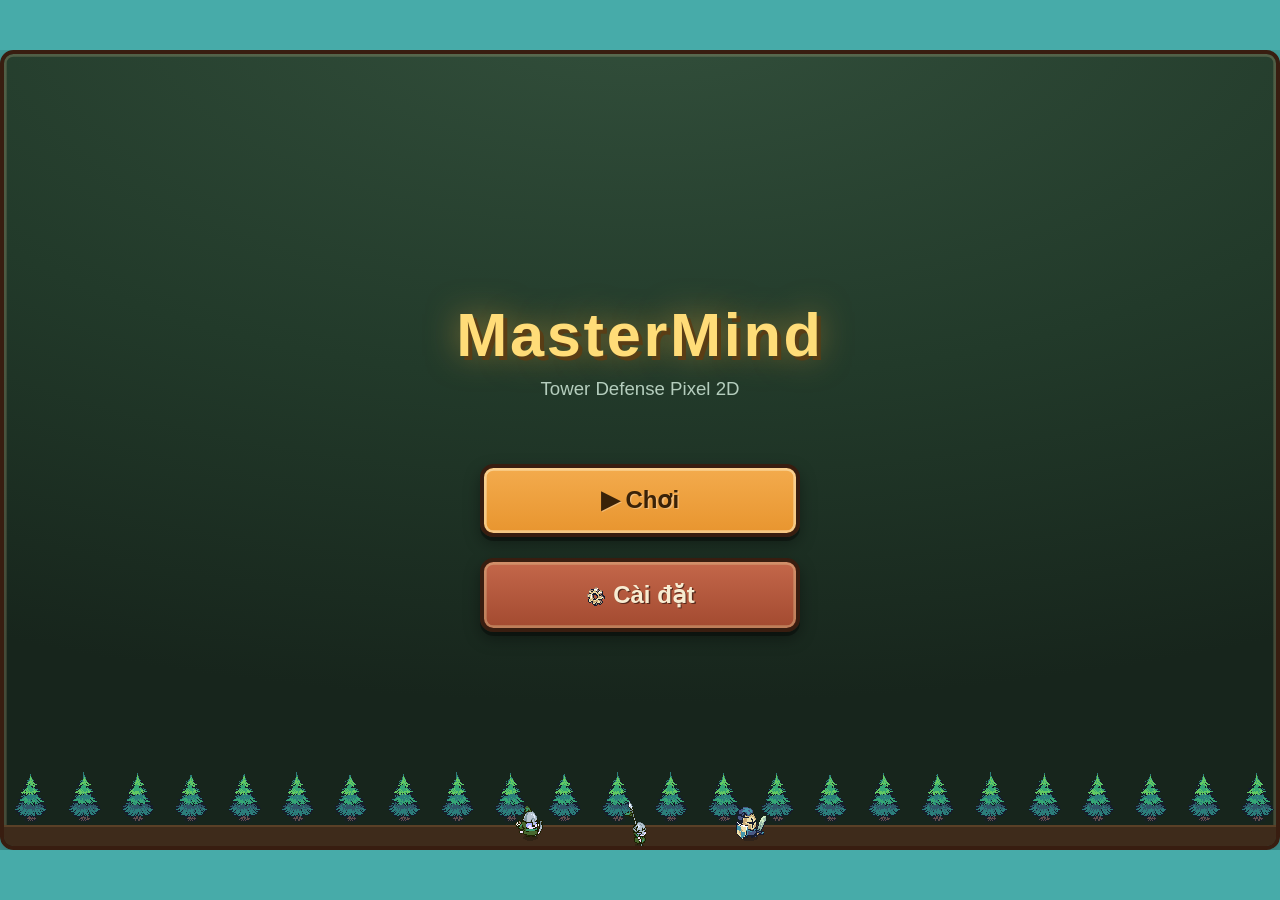
==== index.html @ dba653a9 "thuthanhgame" ====
<!DOCTYPE html>
<html lang="vi">
<head>
<meta charset="UTF-8">
<meta name="viewport" content="width=device-width, initial-scale=1.0">
<title>Thủ Thành — Tower Defense Pixel</title>
<link rel="stylesheet" href="css/style.css?v=8">
</head>
<body>
<!--
  #stage = khung phủ kín cửa sổ, chỉ canh giữa #app (không chia dải, không chiếm chỗ).
  #app = hệ toạ độ LOGIC 960x600 (canvas + toàn bộ HUD overlay bên trong), được `zoom`
  phóng lấp đầy cửa sổ thực tế (main.js:fitGameScale).
  HUD đặt absolute theo góc của #app; vì #app trải kín màn hình nên neo góc #app
  chính là neo góc màn hình, mà KHÔNG chiếm chỗ layout làm map co lại.
-->
<div id="stage">

<div id="app">

  <!-- Main Menu -->
  <div id="screen-menu" class="screen hidden">
    <div class="cloud-layer">
      <div class="cloud cloud-1"></div>
      <div class="cloud cloud-2"></div>
      <div class="cloud cloud-3"></div>
      <div class="cloud cloud-4"></div>
    </div>
    <!-- Dải diễu hành Menu chính — 3 hero diễu hành chân chạm đúng đường đất -->
    <div class="hero-parade">
      <div class="parade-ground-path"></div>
      <div class="parade-trees"></div>

      <!-- Đá, cừu, bụi cây cuộn lướt qua trên đường -->
      <div class="parade-decor-scroll">
        <div class="decor-item decor-rock1"></div>
        <div class="decor-item decor-sheep"></div>
        <div class="decor-item decor-rock2"></div>
        <div class="decor-item decor-bush"></div>
      </div>

      <!-- Đội hình 3 Hero chính (Cung thủ, Lính giáo, Khiên) chân chạm đất, căn giữa hoàn hảo -->
      <div class="parade-heroes">
        <div class="parade-hero parade-hero-archer"></div>
        <div class="parade-hero parade-hero-spear"></div>
        <div class="parade-hero parade-hero-tank"></div>
      </div>
    </div>
    <h1>MasterMind</h1>
    <div class="subtitle">Tower Defense Pixel 2D</div>
    <button class="menu-btn" id="btn-play">▶ Chơi</button>
    <button class="menu-btn secondary hidden" id="btn-mapeditor-menu">🛠️ Tự Làm Map</button>
    <button class="menu-btn secondary" id="btn-settings"><span class="icon-inline gear"></span> Cài đặt</button>
    <div id="settings-panel" class="hidden">
      <label><input type="checkbox" id="chk-mute"> Tắt âm thanh</label>
      <label><span class="icon-inline music"></span> Âm lượng <input type="range" id="rng-volume" min="0" max="1" step="0.05" value="0.6"></label>
      <label><input type="checkbox" id="chk-mute-music"> Tắt nhạc nền</label>
      <label><span class="icon-inline music"></span> Nhạc nền <input type="range" id="rng-music-volume" min="0" max="1" step="0.05" value="0.35"></label>
      <!-- Ẩn mặc định — chỉ hiện sau khi gõ "@@@" (xem menu.js), tránh người chơi
           thường vô tình bấm trúng cheat vàng vô hạn + mở hết map. -->
      <div id="dev-mode-row" class="hidden">
        <label><input type="checkbox" id="chk-devmode"> 🔓 Dev Mode (vàng vô hạn + mở hết map)</label>
      </div>
      <button class="menu-btn secondary btn-compact" id="btn-settings-close">Đóng</button>
    </div>
  </div>

  <!-- Level Select -->
  <div id="screen-levelselect" class="screen hidden">
    <div class="cloud-layer">
      <div class="cloud cloud-1"></div>
      <div class="cloud cloud-2"></div>
      <div class="cloud cloud-3"></div>
      <div class="cloud cloud-4"></div>
    </div>
    <div class="ground-decor ground-decor-left">
      <div class="gd-item gd-tree-tall"></div>
      <div class="gd-item gd-tree-round"></div>
      <div class="gd-item gd-rock"></div>
    </div>
    <div class="ground-decor ground-decor-right">
      <div class="gd-item gd-tree-tall"></div>
      <div class="gd-item gd-tree-round"></div>
      <div class="gd-item gd-sheep"></div>
      <div class="gd-item gd-rock"></div>
    </div>
    <button class="menu-btn secondary btn-compact" id="back-to-menu">← Menu</button>
    <button class="menu-btn secondary btn-compact hidden" id="btn-mapeditor-select">🛠️ Tự Làm Map</button>
    <h2>Chọn Màn Chơi</h2>
    <div id="level-list"></div>
  </div>

  <!-- Map Editor Screen -->
  <div id="screen-mapeditor" class="screen hidden">
    <div class="editor-toolbar">
      <div class="ed-group">
        <button class="menu-btn secondary btn-compact" id="btn-editor-back">← Thoát</button>
        <input type="text" id="ed-name" value="Bản Đồ Tự Tạo" placeholder="Tên Map..." class="ed-input">
      </div>
      <div class="ed-group">
        <label>Chủ đề:
          <select id="ed-theme" class="ed-select">
            <option value="spring">🌸 Mùa Xuân</option>
            <option value="summer">☀️ Mùa Hạ</option>
            <option value="autumn">🍂 Mùa Thu</option>
            <option value="winter">❄️ Mùa Đông</option>
            <option value="volcano">🌋 Núi Lửa</option>
          </select>
        </label>
        <label>Đợt quái:
          <select id="ed-waves" class="ed-select">
            <option value="6">6 Waves</option>
            <option value="8">8 Waves</option>
            <option value="10" selected>10 Waves</option>
            <option value="12">12 Waves</option>
            <option value="15">15 Waves</option>
            <option value="20">20 Waves</option>
          </select>
        </label>
        <label>Trùm:
          <select id="ed-boss" class="ed-select">
            <option value="bossSpring">🌸 Boss Xuân</option>
            <option value="bossSummer">☀️ Boss Hạ</option>
            <option value="bossAutumn">🍂 Boss Thu</option>
            <option value="bossWinter">❄️ Boss Đông</option>
          </select>
        </label>
      </div>
      <div class="ed-group">
        <button class="ed-tool-btn active" id="tool-path1">🛤️ Đường 1</button>
        <button class="ed-tool-btn" id="tool-path2">🛤️ Đường 2</button>
        <button class="ed-tool-btn" id="tool-tree">🌲 Cây</button>
        <button class="ed-tool-btn" id="tool-rock">🪨 Đá</button>
        <button class="ed-tool-btn" id="tool-house">🏚️ Nhà</button>
        <button class="ed-tool-btn danger" id="tool-erase">🧹 Xóa</button>
      </div>
      <div class="ed-group">
        <button class="menu-btn secondary btn-compact" id="btn-undo-p1">↩️ Lùi Đ1</button>
        <button class="menu-btn secondary btn-compact" id="btn-undo-p2">↩️ Lùi Đ2</button>
        <button class="menu-btn secondary btn-compact danger" id="btn-editor-clear">🗑️ Xóa Sạch</button>
        <button class="menu-btn secondary btn-compact" id="btn-editor-save">💾 Lưu</button>
        <button class="menu-btn primary btn-compact" id="btn-editor-play">▶️ Chơi Thử</button>
      </div>
    </div>
    <div class="editor-canvas-wrap">
      <canvas id="editorCanvas" width="960" height="600"></canvas>
    </div>
  </div>

  <!-- Hero Select — hiện sau khi chọn map, trước khi vào trận -->
  <div id="screen-heroselect" class="screen hidden">
    <div class="cloud-layer">
      <div class="cloud cloud-1"></div>
      <div class="cloud cloud-2"></div>
      <div class="cloud cloud-3"></div>
      <div class="cloud cloud-4"></div>
    </div>
    <button class="menu-btn secondary btn-compact" id="back-to-levelselect">← Chọn Màn</button>
    <h2>Chọn Tướng</h2>
    <div id="hero-list"></div>
  </div>

  <!-- Game — chỉ còn canvas + các lớp BẮT BUỘC phải nằm đúng hệ toạ độ map
       (panel tháp theo ngữ cảnh, banner đang-đặt-tháp, overlay pause/kết quả). -->
  <div id="game-container" class="hidden">
    <canvas id="gameCanvas" width="960" height="600"></canvas>

    <!-- Toàn bộ HUD là lớp OVERLAY tuyệt đối đè lên canvas (position:absolute, neo
         theo góc), KHÔNG phải phần tử anh em chiếm chỗ layout — nếu xếp sibling thì
         map bị đẩy co lại đúng bằng chỗ UI chiếm (lỗi của bản trước). -->
    <!-- Dải tài nguyên góc trên trái: icon + nhãn vàng in hoa + số trắng, ngăn nhau
         bằng vạch dọc mảnh — theo đúng bố cục dải Gỗ/Vàng/Thịt/Dân số của ảnh mẫu. -->
    <div id="hud-top" class="ui-frame">
      <div class="res">
        <span class="res-ico coin"></span>
        <span class="res-txt"><span class="res-label">VÀNG</span><span class="res-val" id="hud-gold">0</span></span>
      </div>
      <span class="res-div"></span>
      <div class="res">
        <span class="res-ico heart">❤</span>
        <span class="res-txt"><span class="res-label">MẠNG</span><span class="res-val" id="hud-lives">0</span></span>
      </div>
      <span class="res-div"></span>
      <div class="res">
        <span class="res-ico wave">🌊</span>
        <span class="res-txt"><span class="res-label">ĐỢT</span><span class="res-val" id="hud-wave">0/0</span></span>
      </div>
    </div>

    <!-- Banner giữa trên: tên màn (nhãn nhỏ) + trạng thái hiện tại (chữ lớn) + dòng
         phụ đếm quái còn lại — tách khỏi dải tài nguyên như ảnh mẫu. -->
    <div id="hud-banner" class="ui-frame">
      <div class="banner-sub" id="hud-map-name">—</div>
      <div class="banner-main" id="hud-status">Chuẩn bị</div>
      <div class="banner-note" id="hud-enemies">Địch còn lại: 0</div>
    </div>

    <div id="hud-controls" class="ui-frame">
      <div class="ctl-btn" id="btn-pause" title="Tạm dừng">⏸</div>
      <span class="ctl-div"></span>
      <div id="speed-cluster">
        <div id="speed-group"></div>
        <div class="ctl-btn seg" id="btn-spawn-mode" title="Chế độ ra quân: Rải theo nhịp — bấm để đổi">⏩</div>
      </div>
      <span class="ctl-div"></span>
      <div class="ctl-btn danger" id="btn-menu-exit" title="Về Menu">✕</div>
    </div>

    <div id="build-menu"></div>

    <div id="skills-panel"></div>

    <div id="tower-hover-bar" class="hidden"></div>

    <div id="tower-panel" class="hidden"></div>

    <!-- Bảng so sánh nhanh 2 nhánh Lv.4 (A/B) — chỉ hiện đúng lúc tháp tới mốc chọn
         nhánh, vì thanh nổi #tower-panel lúc đó chỉ có 2 nút bé tí không đủ chỗ mô tả. -->
    <div id="branch-info-panel" class="hidden"></div>

    <div id="armed-banner" class="hidden"></div>

    <div id="overlay-pause" class="hidden">
      <h2>⏸ TẠM DỪNG</h2>
      <button class="menu-btn" id="btn-resume">Tiếp tục</button>
      <button class="menu-btn secondary" id="btn-restart">Chơi lại màn này</button>
      <button class="menu-btn secondary" id="btn-quit">Về Menu</button>
    </div>

    <div id="overlay-result" class="hidden">
      <h2 id="result-title">CHIẾN THẮNG</h2>
      <div class="stars-big" id="result-stars">★★★</div>
      <p id="result-desc"></p>
      <div class="row">
        <button class="menu-btn" id="btn-result-next">Màn tiếp theo</button>
        <button class="menu-btn secondary" id="btn-result-retry">Chơi lại</button>
        <button class="menu-btn secondary" id="btn-result-menu">Về Level Select</button>
      </div>
    </div>
  </div>

</div><!-- /#app -->

</div><!-- /#stage -->

<!-- Loading: NẰM NGOÀI #stage/#app cố tình — #app là hộp logic 960x600 bị zoom
     rồi #stage canh giữa (letterbox khi tỉ lệ cửa sổ lệch 16:10), nên đặt loading
     bên trong đó sẽ không phủ hết màn hình, lộ viền màu biển 2 bên. Đặt ở đây,
     position:fixed phủ thẳng lên toàn bộ viewport, không phụ thuộc --game-scale. -->
<div id="loading-screen">
  <h2>MASTERMIND</h2>
  <div id="loading-bar-wrap">
    <div id="loading-char"></div>
    <div id="loading-bar-outer"><div id="loading-bar-inner"></div></div>
  </div>
  <p id="loading-text">Đang tải tài nguyên...</p>
</div>

<script src="js/config.js"></script>
<script src="js/assets.js"></script>
<script src="js/util/spritefx.js"></script>
<script src="js/systems/devmode.js"></script>
<script src="js/systems/damage.js"></script>
<script src="js/systems/economy.js"></script>
<script src="js/systems/wave.js"></script>
<script src="js/systems/skills.js"></script>
<script src="js/systems/save.js"></script>
<script src="js/entities/projectile.js"></script>
<script src="js/entities/enemy.js"></script>
<script src="js/entities/soldier.js"></script>
<script src="js/entities/tower.js"></script>
<script src="js/entities/hero.js"></script>
<script src="js/map.js"></script>
<script src="js/ui/damageText.js"></script>
<script src="js/ui/menu.js"></script>
<script src="js/ui/heroselect.js"></script>
<script src="js/ui/hud.js"></script>
<script src="js/ui/mapeditor.js"></script>
<script src="js/main.js"></script>
</body>
</html>
---- css/style.css ----
@font-face {
  font-family: 'Kenney';
  src: local('Segoe UI');
}

/* ============================================================
   BẢNG MÀU / KHUNG UI — dựng theo ảnh mẫu tham chiếu:
   mọi khung đều là "viền ngoài nâu đậm + đường kem mảnh bên trong + nền gỗ gradient",
   bo góc ~10px, nhãn vàng in hoa cỡ nhỏ, số/chữ chính màu kem, nút đang chọn tô CAM.
   Trước đây mỗi cụm một phong cách (9-slice gỗ, nút tròn bóng, hộp đen bo tròn) nên
   nhìn như 2-3 ngôn ngữ thiết kế trên cùng màn hình.
   ============================================================ */
:root {
  --sea:          #3f8fa3;
  --wood-top:     #8a4d2e;
  --wood-bot:     #63341f;
  --frame-line:   #381d10;   /* viền ngoài đậm */
  --frame-inner:  #e3cb9a;   /* đường kem mảnh bên trong */
  --parchment:    #f0e4c6;
  --ink:          #4a3520;
  --text-cream:   #f7ecd2;
  --text-gold:    #f2c368;
  --accent:       #e8952f;   /* trạng thái đang chọn */
  --btn-face:     #5f93a5;
  --btn-face-hi:  #74a9ba;
}

/* Khung dùng chung cho MỌI cụm UI trong trận */
.ui-frame {
  background: linear-gradient(180deg, var(--wood-top) 0%, var(--wood-bot) 100%);
  border: 3px solid var(--frame-line);
  border-radius: 10px;
  box-shadow: inset 0 0 0 2px rgba(227, 203, 154, 0.5),
              0 3px 0 rgba(0, 0, 0, 0.35),
              0 5px 12px rgba(0, 0, 0, 0.35);
  color: var(--text-cream);
}
/* Biến thể giấy da (panel thông tin/nhiệm vụ trong ảnh mẫu) */
.ui-frame.parchment {
  background: linear-gradient(180deg, #f6ecd2 0%, var(--parchment) 100%);
  color: var(--ink);
  box-shadow: inset 0 0 0 2px rgba(122, 85, 46, 0.35),
              0 3px 0 rgba(0, 0, 0, 0.3),
              0 5px 12px rgba(0, 0, 0, 0.3);
}

* { box-sizing: border-box; }

html, body {
  margin: 0; padding: 0;
  /* Nền lớp NGOÀI CÙNG cũng là màu biển (không phải navy tối như trước): #stage đã phủ
     kín viewport, nhưng nếu có lệch vài pixel do làm tròn/subpixel/thanh cuộn thì phần
     hở sẽ lộ nền của lớp này — để trùng màu nước thì dù hở cũng không thấy dải màu lạ. */
  background: var(--sea);
  color: #f2e9d8;
  font-family: 'Trebuchet MS', 'Segoe UI', sans-serif;
  overflow: hidden;
  height: 100%;
  -webkit-user-select: none; user-select: none;
}
/* ---------------- Khung tổng ----------------
   #stage chỉ làm nhiệm vụ canh giữa #app, KHÔNG chia dải/không chiếm chỗ layout.
   Toàn bộ HUD nằm bên trong #app dưới dạng overlay tuyệt đối (position:absolute) đè
   lên canvas — trước đây xếp HUD thành phần tử anh em trong flex khiến map bị đẩy co
   lại đúng bằng phần UI chiếm, bỏ phí gần 2/3 màn hình thành nền đen. */
body { display: block; }

#stage {
  position: fixed; inset: 0;
  display: flex; align-items: center; justify-content: center;
  overflow: hidden;
  /* BIỂN LIỀN MẠCH: lát ĐÚNG texture nước mà map dùng bên trong canvas (waterBg), KHÔNG
     phủ lớp tối lên trên — nhờ vậy nước ngoài khung nối liền với nước trong khung, đảo
     cỏ nổi giữa biển đúng như ảnh mẫu, không còn mảng đơn sắc chết ở bất kỳ đâu.
     Kích thước ô lát được main.js đồng bộ theo --game-scale (ô gốc 64px) để 2 bên
     không lệch cỡ vảy nước. */
  background-color: var(--sea);
  background-image: url('../assets/tiles/water_bg.png');
  background-repeat: repeat;
  background-size: var(--water-tile, 64px) var(--water-tile, 64px);
  image-rendering: pixelated;
}

/* Kích thước LOGIC vẫn 960x600 (canvas + toàn bộ toạ độ game không đổi) — phóng to
   phần HIỂN THỊ bằng zoom (tính theo cửa sổ thực tế ở main.js:fitGameScale) thay vì
   để cố định nhỏ giữa trang web lớn hơn nhiều. Dùng `zoom` thay vì `transform:
   scale` vì zoom co giãn ngay ở bước layout nên flex canh giữa luôn đúng theo kích
   thước ĐÃ phóng to, không bị lệch tâm như transform (vốn chỉ scale phần vẽ sau
   layout, khiến toạ độ căn giữa tính theo kích thước CHƯA phóng to).
   Vì HUD nằm TRONG #app nên zoom phóng cả map lẫn HUD cùng lúc → hệ toạ độ logic
   960x600 giờ trải kín màn hình, tức neo HUD ở góc 960x600 chính là neo ở góc màn hình. */
#app {
  position: relative;
  flex: 0 0 auto;
  width: 960px;
  height: 600px;
  background: transparent;
  overflow: hidden;
  zoom: var(--game-scale, 1);
}

.screen {
  position: absolute; inset: 0;
  z-index: 0;
  display: flex; flex-direction: column; align-items: center; justify-content: center;
  /* Tông màu nền rừng đêm mượt mà */
  background: radial-gradient(120% 90% at 50% -8%, #33503c 0%, #223a2a 55%, #17251c 100%);
  overflow: hidden;
}
/* Mây động: nhiều cụm mây riêng biệt (kích thước/độ cao/tốc độ khác nhau), mỗi cụm
   dùng 1 frame tĩnh (không đổi frame to/nhỏ — 4 frame gốc trong assets vốn là hiệu ứng
   "breathing" của 1 đám mây trong aseprite, không phải hình mây khác nhau) và trôi
   ngang liên tục, so le thời điểm để trông như nhiều đám mây lần lượt bay qua. */
.cloud-layer {
  position: absolute; inset: 0;
  z-index: -1;
  overflow: hidden;
  pointer-events: none;
}
.cloud {
  position: absolute; left: 100%;
  background-repeat: no-repeat; background-size: contain; background-position: center;
  animation-name: cloudDrift; animation-timing-function: linear; animation-iteration-count: infinite;
}
.cloud-1 { top: 3%;  width: 300px; height: 134px; background-image: url('../assets/decorations/cloud_a1.png'); animation-duration: 46s; animation-delay: -6s; }
.cloud-2 { top: 24%; width: 190px; height: 84px;  background-image: url('../assets/decorations/cloud_b1.png'); animation-duration: 60s; animation-delay: -32s; --cloud-opacity: 0.85; }
.cloud-3 { top: 11%; width: 230px; height: 102px; background-image: url('../assets/decorations/cloud_a1.png'); animation-duration: 37s; animation-delay: -18s; --cloud-opacity: 0.7; }
.cloud-4 { top: 33%; width: 160px; height: 70px;  background-image: url('../assets/decorations/cloud_b1.png'); animation-duration: 70s; animation-delay: -50s; --cloud-opacity: 0.6; }
@keyframes cloudDrift {
  0%   { transform: translateX(0px); opacity: 0; }
  6%   { opacity: var(--cloud-opacity, 1); }
  94%  { opacity: var(--cloud-opacity, 1); }
  100% { transform: translateX(-1280px); opacity: 0; }
}
.hidden { display: none !important; }

/* Tiểu cảnh góc màn (Menu/Chọn Màn) — tái dùng NGUYÊN sprite sheet vốn đã tải cho
   map (tree1/sheep_idle/rock1, xem assets.js) nên không tốn thêm tài nguyên, chỉ để
   góc màn có sức sống thay vì mảng gradient trống. Neo GÓC dưới màn (không phải dải
   ngang trải hết) để không bao giờ đụng cụm nút/danh sách luôn nằm giữa hoặc trên.
   Mặc định neo trái; `.ground-decor-right` neo phải cho màn khác đỡ trùng bố cục. */
.ground-decor {
  position: absolute; left: 10px; bottom: 0;
  z-index: 0; pointer-events: none;
  width: 220px; height: 130px;
}
.ground-decor-left { left: 10px; right: auto; }
.ground-decor-right { left: auto; right: 10px; }

.gd-item { position: absolute; bottom: 0; image-rendering: pixelated; background-repeat: no-repeat; }

/* Cây cao đung đưa (tree1.png — 8 khung 192x256, tỷ lệ 3:4) */
.gd-tree-tall {
  width: 84px; height: 112px;
  background-image: url('../assets/decorations/tree1.png');
  background-size: 800% 100%; /* 8 khung */
  animation: gdTreeSway 2.4s steps(7) infinite;
  filter: drop-shadow(2px 3px 2px rgba(0,0,0,0.35));
}

/* Cây tròn đung đưa (tree3.png — 8 khung 192x192, tỷ lệ 1:1) */
.gd-tree-round {
  width: 72px; height: 72px;
  background-image: url('../assets/decorations/tree3.png');
  background-size: 800% 100%; /* 8 khung */
  animation: gdTreeSway 2.8s steps(7) infinite;
  animation-delay: -0.9s;
  filter: drop-shadow(2px 3px 2px rgba(0,0,0,0.35));
}

@keyframes gdTreeSway {
  from { background-position-x: 0%; }
  to { background-position-x: 100%; }
}

/* Định vị các phần tử bên trái */
.ground-decor-left .gd-tree-tall { left: 5px; bottom: 4px; }
.ground-decor-left .gd-tree-round { left: 72px; bottom: 4px; }
.ground-decor-left .gd-rock { left: 135px; bottom: 4px; width: 32px; height: 32px; background-image: url('../assets/decorations/rock1.png'); background-size: contain; }

/* Định vị các phần tử bên phải */
.ground-decor-right .gd-tree-tall { right: 5px; bottom: 4px; }
.ground-decor-right .gd-tree-round { right: 74px; bottom: 4px; }
.ground-decor-right .gd-sheep {
  right: 140px; bottom: 4px; width: 44px; height: 44px;
  background-image: url('../assets/decorations/sheep_idle.png');
  background-size: 600% 100%;
  animation: gdSheepIdle 1.8s steps(5) infinite;
  filter: drop-shadow(1px 2px 1px rgba(0,0,0,0.3));
}
.ground-decor-right .gd-rock { right: 180px; bottom: 4px; width: 32px; height: 32px; background-image: url('../assets/decorations/rock2.png'); background-size: contain; }

@keyframes gdSheepIdle { from { background-position-x: 0%; } to { background-position-x: 100%; } }

/* Dải diễu hành Menu chính — 3 hero diễu hành xuyên suốt 4 Mùa (Xuân, Hạ, Thu, Đông) */
.hero-parade {
  position: absolute; left: 0; right: 0; bottom: 0; height: 86px;
  z-index: 1; overflow: hidden; pointer-events: none;
}

/* Nền đường đất — tự động chuyển tông màu theo 4 Mùa */
.parade-ground-path {
  position: absolute; left: 0; right: 0; bottom: 0; height: 16px;
  background: #3e2b1b;
  border-top: 2px solid #5a4027;
  z-index: 2;
  animation: seasonGround 32s ease-in-out infinite;
}

/* Cây chạy nền — cuộn ngang & chuyển sắc màu theo 4 Mùa (Anh Đào Xuân -> Xanh Hạ -> Lá Cam Thu -> Tuyết Đông) */
.parade-trees {
  position: absolute; left: 0; bottom: 14px; width: 100%; height: 52px;
  background-image: url('../assets/decorations/tree1.png');
  background-repeat: repeat-x; background-size: 320px 100%;
  animation: paradeTreeScroll 14s linear infinite, seasonTrees 32s ease-in-out infinite;
  z-index: 3; opacity: 0.95;
}
@keyframes paradeTreeScroll {
  from { background-position-x: 0px; }
  to   { background-position-x: -320px; }
}

/* Chu kỳ 4 Mùa chuyển sắc huyền ảo (Spring -> Summer -> Autumn -> Winter) */
@keyframes seasonTrees {
  /* 🌸 Mùa Xuân (0% - 20%): Rừng Hoa Anh Đào hồng thắm */
  0%, 20% {
    filter: hue-rotate(-45deg) saturate(1.35) brightness(1.1);
  }
  /* ☀️ Mùa Hạ (25% - 45%): Rừng Xanh rực rỡ tươi mát */
  25%, 45% {
    filter: hue-rotate(0deg) saturate(1.15) brightness(1);
  }
  /* 🍂 Mùa Thu (50% - 70%): Rừng Lá Vàng/Cam cháy lãng mạn */
  50%, 70% {
    filter: hue-rotate(-80deg) saturate(1.75) brightness(1.08);
  }
  /* ❄️ Mùa Đông (75% - 95%): Rừng Tuyết Phủ trắng băng giá */
  75%, 95% {
    filter: hue-rotate(135deg) saturate(0.35) brightness(1.4) contrast(1.1);
  }
  100% {
    filter: hue-rotate(-45deg) saturate(1.35) brightness(1.1);
  }
}

@keyframes seasonGround {
  0%, 20%  { background: #3d2d1e; border-top-color: #5d8e48; } /* Xuân */
  25%, 45% { background: #3e2b1b; border-top-color: #486e38; } /* Hạ */
  50%, 70% { background: #4a2d18; border-top-color: #9c6028; } /* Thu */
  75%, 95% { background: #3a4750; border-top-color: #a5b9c6; } /* Đông */
  100%     { background: #3d2d1e; border-top-color: #5d8e48; } /* Xuân */
}

/* Vật thể di chuyển cuộn ngang qua các hero (Đá, Cừu, Bụi cây) sát mặt đường */
.parade-decor-scroll {
  position: absolute; inset: 0; z-index: 4; pointer-events: none; overflow: hidden;
}
.decor-item {
  position: absolute; bottom: 10px; left: 100%;
  image-rendering: pixelated;
  animation: decorScroll 24s linear infinite, seasonTrees 32s ease-in-out infinite;
}
.decor-rock1 {
  width: 32px; height: 32px;
  background-image: url('../assets/decorations/rock1.png');
  background-size: contain; background-repeat: no-repeat;
  animation-delay: 0s, 0s; bottom: 12px;
}
.decor-sheep {
  width: 44px; height: 44px;
  background-image: url('../assets/decorations/sheep_bouncing.png');
  background-size: 600% 100%;
  animation: decorScroll 24s linear infinite, gdSheepIdle 1.2s steps(5) infinite;
  animation-delay: -6s, 0s;
  bottom: -2px; /* Hạ vị trí chân cừu chuẩn mốc */
}
.decor-rock2 {
  width: 32px; height: 32px;
  background-image: url('../assets/decorations/rock2.png');
  background-size: contain; background-repeat: no-repeat;
  animation-delay: -12s, 0s; bottom: 12px;
}
.decor-bush {
  width: 36px; height: 28px;
  background-image: url('../assets/decorations/bush1.png');
  background-size: contain; background-repeat: no-repeat;
  animation-delay: -18s, 0s; bottom: 14px;
}
@keyframes decorScroll {
  0%   { transform: translateX(0px); }
  100% { transform: translateX(-1080px); }
}

/* Đội hình 3 Hero diễu hành căn giữa tuyệt đối — chân nâng cao lên 1 xíu đứng chuẩn mốc đường */
.parade-heroes {
  position: absolute; left: 50%; bottom: 4px; transform: translateX(-50%);
  z-index: 5; display: flex; align-items: flex-end; gap: 24px;
}
.parade-hero { width: 58px; height: 58px; background-repeat: no-repeat; image-rendering: pixelated; }

.parade-hero-archer {
  background-image: url('../assets/units/purple_archer_run.png');
  background-size: 400% 100%;
  filter: hue-rotate(200deg) saturate(1.3) brightness(1.05);
  animation: paradeRunFrames 0.7s steps(3) infinite;
  margin-bottom: -17px;
}
.parade-hero-spear {
  background-image: url('../assets/units/purple_lancer_run.png');
  background-size: 600% 100%;
  filter: hue-rotate(200deg) saturate(1.3) brightness(1.05);
  animation: paradeRunFrames 0.5s steps(5) infinite;
  animation-delay: -0.12s;
  transform: scale(1.35);
  transform-origin: bottom center;
  margin-bottom: -35px; /* Hạ chân Lính giáo đúng mốc đất chuẩn */
}
.parade-hero-tank {
  background-image: url('../assets/units/blue_warrior_run.png');
  background-size: 600% 100%;
  animation: paradeRunFrames 0.5s steps(5) infinite;
  animation-delay: -0.25s;
  margin-bottom: -17px;
}
@keyframes paradeRunFrames { from { background-position-x: 0%; } to { background-position-x: 100%; } }

/* ---------------- Main Menu ---------------- */
#screen-menu h1 {
  font-size: 46px;
  letter-spacing: 2px;
  color: #ffdc78;
  text-shadow: 3px 3px 0 #5a3d15, 0 0 24px rgba(255,180,60,0.5);
  margin-bottom: 6px;
}
#screen-menu .subtitle {
  color: #cfe8d8;
  margin-bottom: 40px;
  font-size: 14px;
  opacity: 0.85;
}
/* Nút menu dùng CHUNG hệ gỗ-vàng (--wood-top/--frame-line/--accent) với toàn bộ HUD
   trong trận, thay cho border-image "btn_big_blue/red" phẳng màu kẹo cũ — lệch hẳn
   phong cách pixel-art gỗ tối của phần còn lại nên nhìn như dán từ 1 bộ UI khác vào. */
.menu-btn {
  width: 240px;
  padding: 14px 20px;
  margin: 8px 0;
  font-size: 18px;
  font-weight: bold;
  color: #3a2208;
  text-shadow: 1px 1px 0 rgba(255,255,255,0.3);
  background: linear-gradient(180deg, #f3ab4d 0%, var(--accent) 100%);
  border: 3px solid var(--frame-line);
  border-radius: 10px;
  box-shadow: inset 0 0 0 2px rgba(255,240,200,0.55), 0 3px 0 rgba(0,0,0,0.35), 0 5px 12px rgba(0,0,0,0.35);
  cursor: pointer;
  transition: filter 0.08s, transform 0.05s;
}
.menu-btn:hover { filter: brightness(1.12); }
.menu-btn:active { transform: translateY(2px); filter: brightness(0.95); }
.menu-btn.secondary {
  background: linear-gradient(180deg, #c4674a 0%, #a34a30 100%);
  color: var(--text-cream); text-shadow: 1px 1px 0 rgba(0,0,0,0.5);
  box-shadow: inset 0 0 0 2px rgba(227,203,154,0.4), 0 3px 0 rgba(0,0,0,0.35), 0 5px 12px rgba(0,0,0,0.35);
}
.menu-btn.btn-compact { width: auto; padding: 6px 10px; margin: 0; font-size: 13px; }

/* Xếp DỌC từng dòng thay vì 1 hàng ngang — hàng ngang từng đủ cho 2 mục ngắn (tắt
   âm/âm lượng), nhưng dòng "Dev Mode (vàng vô hạn + mở hết map)" dài hơn nhiều nên
   bị bóp xuống còn vài ký tự/dòng trong phần flex-space còn lại, vỡ layout. */
#settings-panel {
  position: absolute; bottom: 16px; left: 50%; transform: translateX(-50%);
  background: transparent;
  border: 18px solid transparent;
  border-image: url('../assets/ui/paper_regular.png') 44 52 45 52 fill;
  padding: 10px 14px;
  font-size: 13px; display: flex; flex-direction: column; align-items: stretch; gap: 10px;
  width: 280px;
  color: #3a2a18;
}
#settings-panel label { display: flex; align-items: center; gap: 6px; }
#dev-mode-row label { align-items: flex-start; line-height: 1.35; }
#dev-mode-row input[type="checkbox"] { margin-top: 3px; flex: 0 0 auto; }
#settings-panel #btn-settings-close { align-self: center; }
.icon-inline {
  display: inline-block; width: 16px; height: 16px;
  background-repeat: no-repeat; background-size: contain;
  vertical-align: middle; image-rendering: pixelated;
}
.icon-inline.gear { background-image: url('../assets/ui/icon_gear.png'); }
.icon-inline.music { background-image: url('../assets/ui/icon_music.png'); }
/* Dùng ảnh icon_coin.png thay cho emoji 💰 trong text — một số môi trường/font
   thiếu glyph màu cho emoji sẽ render 💰 thành ô vuông/"¤" trông như lỗi giá tiền. */
.icon-inline.coin { background-image: url('../assets/ui/icon_coin.png'); }

/* ---------------- Level Select (16 map, 1 hàng ngang đúng thứ tự, cuộn ngang) ---------------- */
#screen-levelselect { justify-content: flex-start; padding-top: 64px; }
#screen-levelselect h2 { color: #ffdc78; font-size: 24px; margin: 0 0 14px; }
#level-list {
  position: relative; z-index: 10;
  display: flex; flex-direction: row; gap: 16px;
  width: 900px; max-width: 92vw;
  overflow-x: auto; overflow-y: hidden;
  padding: 10px 10px 18px;
  scroll-behavior: smooth;
  scrollbar-width: thin; scrollbar-color: var(--accent) rgba(0,0,0,0.3);
}
/* Thanh cuộn mặc định của trình duyệt (xám bệch, bo vuông) lệch hẳn phong cách —
   đổi thành thanh mảnh tông gỗ-vàng đồng bộ với UI còn lại. */
#level-list::-webkit-scrollbar { height: 8px; }
#level-list::-webkit-scrollbar-track { background: rgba(0,0,0,0.3); border-radius: 4px; }
#level-list::-webkit-scrollbar-thumb { background: var(--accent); border-radius: 4px; }
#level-list::-webkit-scrollbar-thumb:hover { background: #f3ab4d; }

.level-card {
  flex: 0 0 auto;
  width: 168px; height: 218px;
  background: transparent;
  border: 16px solid transparent;
  border-image: url('../assets/ui/paper_regular.png') 44 52 45 52 fill;
  color: #3a2a18;
  display: flex; flex-direction: column; align-items: center; justify-content: flex-start;
  padding: 4px 3px;
  cursor: pointer;
  position: relative;
  transition: transform 0.12s;
}
.level-card:hover:not(.locked) { transform: translateY(-6px); box-shadow: 0 8px 18px rgba(0,0,0,0.4); }
.level-card.locked { filter: grayscale(0.8) brightness(0.7); cursor: not-allowed; }
.level-card.boss-map { box-shadow: 0 0 0 2px #ffdc78 inset; }
.level-card.boss-map:hover:not(.locked) { box-shadow: 0 0 0 2px #ffdc78 inset, 0 8px 18px rgba(255,80,40,0.45); }
.level-card .level-num {
  position: absolute; top: 6px; left: 6px; z-index: 1;
  width: 22px; height: 22px; border-radius: 50%;
  background: rgba(0,0,0,0.55); color: #ffdc78;
  font-size: 11px; font-weight: bold;
  display: flex; align-items: center; justify-content: center;
}
.level-card .season-badge { position: absolute; top: 6px; right: 8px; font-size: 16px; z-index: 1; }
.level-card .thumb {
  width: 100%; height: 78px;
  border-radius: 6px; margin-bottom: 8px;
  display: flex; align-items: center; justify-content: center;
  font-size: 32px;
  border: 2px solid rgba(0,0,0,0.2);
}
/* Màu thumb PHẢI khớp đúng màu nền thật trong game (THEME_BASE ở map.js) — trước
   dùng màu pastel tự chọn (hồng/vàng nhạt kiểu kẹo) không liên quan gì tới màu đất
   thật của map đó, khiến ảnh xem trước "nói dối" người chơi về không khí màn chơi. */
.level-card.theme-forest .thumb { background: #3f7a3a; }
.level-card.theme-desert .thumb { background: #dcb877; }
.level-card.theme-castle .thumb { background: #5a5a72; }
.level-card.theme-spring .thumb { background: #5a9a5a; }
.level-card.theme-summer .thumb { background: #5a9a48; }
.level-card.theme-autumn .thumb { background: #8a7a3f; }
.level-card.theme-winter .thumb { background: #c8dce8; }
.level-card.theme-volcano .thumb { background: #6b5646; }
.level-card .name { font-weight: bold; font-size: 13px; line-height: 1.25; text-align: center; margin-bottom: 6px; }
.level-card.boss-map .name { color: #8a2a1a; }
.level-card .stars { font-size: 15px; letter-spacing: 2px; color: #a8791c; margin-bottom: 6px; }
.level-card .lock-icon { position: absolute; bottom: 10px; right: 10px; font-size: 18px; }
.level-card .play-tag {
  margin-top: auto; background: #ffdc78; color: #2a2210; font-weight: bold;
  padding: 4px 12px; border-radius: 12px; font-size: 12px;
  border: 2px solid #a8791c;
}
#back-to-menu { position: absolute; top: 16px; left: 16px; }

/* ---------------- Hero Select (3 lớp cố định, hiện sau khi chọn map) ---------------- */
#screen-heroselect { justify-content: flex-start; padding-top: 36px; }
#screen-heroselect h2 { color: #ffdc78; font-size: 24px; margin: 0 0 14px; text-shadow: 2px 2px 0 #000; }
#hero-list { display: flex; flex-direction: row; gap: 16px; justify-content: center; align-items: stretch; }
.hero-card {
  width: 256px;
  background: transparent;
  border: 16px solid transparent;
  border-image: url('../assets/ui/paper_regular.png') 44 52 45 52 fill;
  color: #3a2a18;
  display: flex; flex-direction: column; align-items: stretch;
  padding: 8px 10px 12px;
  cursor: default;
  transition: transform 0.12s, box-shadow 0.12s;
}
.hero-card:hover { transform: translateY(-5px); box-shadow: 0 8px 20px rgba(0,0,0,0.5); }

.hero-card .hero-header {
  display: flex; align-items: center; gap: 10px; margin-bottom: 6px;
  border-bottom: 2px solid rgba(160, 110, 50, 0.25); padding-bottom: 6px;
}
.hero-card .hero-icon {
  width: 68px; height: 68px; flex: 0 0 auto;
  background-repeat: no-repeat; image-rendering: pixelated;
  filter: drop-shadow(1px 2px 1px rgba(0,0,0,0.35));
}
.hero-sprite-archer { background-image: url('../assets/units/blue_archer_idle.png'); background-size: 408px 68px; background-position: 0 0; background-repeat: no-repeat; }
.hero-sprite-tank { background-image: url('../assets/units/blue_warrior_idle.png'); background-size: 544px 68px; background-position: 0 0; background-repeat: no-repeat; }
/* Lính Giáo: Phóng to nhân vật (zoom-in) để bằng kích thước hiển thị của Cung Thủ & Khiên Kiếm */
.hero-sprite-spear {
  background-image: url('../assets/units/purple_lancer_idle.png');
  background-size: 1300px 108px;
  background-position: -20px -22px;
  background-repeat: no-repeat;
  filter: hue-rotate(200deg) saturate(1.3) brightness(1.05) drop-shadow(1px 2px 1px rgba(0,0,0,0.35));
}

.hero-card .hero-title-box { display: flex; flex-direction: column; text-align: left; }
.hero-card .hero-name { font-weight: bold; font-size: 16px; color: #2e1d08; line-height: 1.1; }
.hero-card .hero-badge { font-size: 10px; font-weight: bold; color: #a8581c; margin-top: 2px; }

.hero-card .hero-desc {
  font-size: 11px; line-height: 1.35; text-align: left; opacity: 0.9;
  margin-bottom: 8px; color: #4a341b; min-height: 30px;
}

.hero-card .hero-stats {
  display: grid; grid-template-columns: 1fr 1fr; gap: 4px 6px;
  background: rgba(0,0,0,0.06); padding: 5px 8px; border-radius: 6px;
  margin-bottom: 8px; border: 1px solid rgba(0,0,0,0.1);
}
.hero-card .stat-item { display: flex; align-items: center; gap: 4px; font-size: 11px; font-weight: bold; color: #3a2208; }
.hero-card .stat-ico { font-size: 11px; }
.hero-card .stat-val { color: #8a2a0a; }

.hero-card .hero-passive, .hero-card .hero-skill {
  background: rgba(255, 245, 220, 0.5);
  border: 1px solid rgba(180, 130, 60, 0.3);
  border-radius: 6px; padding: 6px 8px; margin-bottom: 6px; text-align: left;
}
.hero-card .skill-header { display: flex; align-items: center; gap: 4px; margin-bottom: 3px; }
.hero-card .skill-title { font-weight: bold; font-size: 11px; color: #2a1a08; flex: 1; }
.hero-card .skill-cd { font-size: 10px; color: #9a4a10; font-weight: bold; }
.hero-card .skill-desc { font-size: 10px; line-height: 1.35; color: #4e3820; }

.hero-card .tag {
  display: inline-block; font-size: 9px; font-weight: bold; letter-spacing: 0.03em;
  padding: 1px 5px; border-radius: 4px; color: #fff; text-transform: uppercase;
}
.hero-card .tag-passive { background: #5a7b45; }
.hero-card .tag-active { background: #b05a2b; }

.hero-card .hero-pick { width: 100%; margin-top: auto; padding: 6px 0; font-size: 13px; }

/* ---------------- In-game ---------------- */
#game-container { position: absolute; inset: 0; }
#gameCanvas { display: block; background: transparent; cursor: crosshair; image-rendering: pixelated; }

/* Menu / Level select vẫn giữ khung bo góc riêng (không phải cảnh chơi nên không cần
   nối liền với biển) */
.screen {
  border: 3px solid var(--frame-line);
  border-radius: 10px;
  box-shadow: inset 0 0 0 2px rgba(227,203,154,0.22), 0 10px 40px rgba(0,0,0,0.6);
}

/* Dải tài nguyên góc trên trái. Đáy khối phải <= y≈54 (toạ độ logic) để nằm trên mép
   trên của đường đi cao nhất trong 16 map (y≈77 trừ nửa bề rộng đường 23). */
#hud-top {
  position: absolute; top: 3px; left: 6px; z-index: 5;
  display: inline-flex; align-items: center; gap: 9px;
  padding: 3px 11px;
  pointer-events: none;
}
#hud-top .res { display: flex; align-items: center; gap: 6px; }
#hud-top .res-ico {
  width: 20px; height: 20px; flex: 0 0 auto;
  display: flex; align-items: center; justify-content: center;
  font-size: 15px; line-height: 1;
  filter: drop-shadow(1px 1px 0 rgba(0,0,0,0.55));
}
#hud-top .res-ico.coin {
  font-size: 0;
  background-image: url('../assets/ui/icon_coin.png');
  background-size: contain; background-repeat: no-repeat; background-position: center;
  image-rendering: pixelated;
}
#hud-top .res-txt { display: flex; flex-direction: column; line-height: 1.05; }
#hud-top .res-label {
  font-size: 8px; font-weight: bold; letter-spacing: 0.09em;
  color: var(--text-gold); text-shadow: 1px 1px 0 rgba(0,0,0,0.6);
}
#hud-top .res-val {
  font-size: 16px; font-weight: bold;
  color: var(--text-cream); text-shadow: 1px 1px 0 rgba(0,0,0,0.75);
  font-variant-numeric: tabular-nums;
}
#hud-top .res-div {
  width: 2px; align-self: stretch; margin: 1px 0;
  background: rgba(0,0,0,0.32);
  box-shadow: 1px 0 0 rgba(227,203,154,0.22);
}

/* Banner giữa trên — tên màn + trạng thái, canh giữa theo chiều ngang map */
/* Đáy banner phải <= y≈47 (logic) — mép trên đường đi cao nhất ở khu giữa map là
   y≈70, trừ nửa bề rộng đường 23. */
#hud-banner {
  position: absolute; top: 2px; left: 50%; transform: translateX(-50%);
  z-index: 5; pointer-events: none;
  padding: 1px 20px 2px; text-align: center; min-width: 180px;
}
#hud-banner .banner-sub {
  font-size: 8px; font-weight: bold; letter-spacing: 0.13em; text-transform: uppercase;
  color: var(--text-gold); text-shadow: 1px 1px 0 rgba(0,0,0,0.6);
}
#hud-banner .banner-main {
  font-size: 13px; font-weight: bold; line-height: 1.1;
  color: var(--text-cream); text-shadow: 1px 1px 0 rgba(0,0,0,0.75);
}
#hud-banner .banner-note {
  font-size: 8px; letter-spacing: 0.05em; line-height: 1.1;
  color: rgba(247,236,210,0.78); text-shadow: 1px 1px 0 rgba(0,0,0,0.6);
}

/* Cụm điều khiển góc trên phải — 1 khung ngang gọn chứa: pause | tốc độ+auto-advance
   (1 khối segmented liền) | thoát. Giữ THẤP (đáy <= y≈54) cho vùng an toàn. */
#hud-controls {
  position: absolute; top: 3px; right: 8px; z-index: 6;
  display: flex; gap: 2px; align-items: center;
  padding: 2px 5px;
  background: linear-gradient(180deg, var(--wood-top) 0%, var(--wood-bot) 100%);
  border: 2px solid var(--frame-line);
  border-radius: 7px;
  box-shadow: inset 0 0 0 1px rgba(227,203,154,0.4), 0 2px 0 rgba(0,0,0,0.3);
  pointer-events: auto;
}
#speed-group { display: flex; }
/* Khối segmented liền khối: 1x/2x/3x + toggle auto-advance dính sát nhau trong
   1 khung viền chung, chỉ có vạch chia mảnh giữa các ô — thay cho 3-4 nút rời
   rạc tách biệt như bản cũ, giúp cụm điều khiển ngắn lại đáng kể. */
#speed-cluster {
  display: flex; align-items: stretch;
  border: 1.5px solid var(--frame-line);
  border-radius: 4px;
  overflow: hidden;
}
#speed-cluster .ctl-btn, #speed-cluster .speed-btn {
  border: none;
  border-radius: 0;
  border-right: 1px solid rgba(0,0,0,0.35);
}
#speed-cluster > :last-child,
#speed-cluster .speed-btn:last-child { border-right: none; }
.ctl-btn, .speed-btn {
  height: 21px; min-width: 19px; padding: 0 3px;
  display: flex; align-items: center; justify-content: center;
  background: linear-gradient(180deg, var(--btn-face-hi) 0%, var(--btn-face) 100%);
  border: 1.5px solid var(--frame-line);
  border-radius: 4px;
  color: var(--text-cream); font-size: 11px; font-weight: bold;
  text-shadow: 1px 1px 0 rgba(0,0,0,0.55);
  cursor: pointer;
  transition: filter 0.08s, transform 0.05s;
}
.ctl-btn:hover, .speed-btn:hover { filter: brightness(1.18); }
.ctl-btn:active, .speed-btn:active { transform: translateY(1px); }
.ctl-btn.danger { background: linear-gradient(180deg, #c4674a 0%, #a34a30 100%); }
/* Mức tốc độ ĐANG CHẠY tô cam nổi bật (đúng cách ảnh mẫu phân biệt 1x/2x/3x/4x) */
.speed-btn.active {
  background: linear-gradient(180deg, #f3ab4d 0%, var(--accent) 100%);
  color: #3a2208; text-shadow: 1px 1px 0 rgba(255,255,255,0.35);
  box-shadow: inset 0 0 0 1px rgba(255,240,200,0.7);
}
.ctl-btn.active { background: linear-gradient(180deg, #f3ab4d 0%, var(--accent) 100%); color: #3a2208; }
.ctl-div { width: 2px; align-self: stretch; margin: 2px 1px; background: rgba(0,0,0,0.32); }
.ctl-btn.ready-pulse { animation: nextWavePulse 1s ease-in-out infinite; }
@keyframes nextWavePulse {
  0%, 100% { filter: brightness(1) drop-shadow(0 0 0 rgba(255,220,120,0)); }
  50%      { filter: brightness(1.35) drop-shadow(0 0 6px rgba(255,220,120,0.9)); }
}

/* Build menu — rail dọc overlay sát mép trái map, ĐẶT TRONG VÙNG AN TOÀN y=181..429:
   đó là dải y duy nhất mà ở mép trái (x<130) KHÔNG map nào trong 16 map có đường đi
   (lối quái vào nằm ở y≈90-150 và y≈460-510). Nhờ vậy rail không che lối spawn/đường
   đi. Thẻ xếp ngang (icon | giá+bậc) để cả 4 thẻ vừa đúng 248px chiều cao của dải. */
/* Nền gỗ bọc quanh cả rail (trước đây 4 thẻ trôi rời rạc trực tiếp trên terrain —
   ở map có bờ biển lởm chởm lấn vào đúng dải x<130/y=184-429 thì rail nhìn như đang
   "nổi" ngay trên mép nước). Có tấm nền chung giúp rail luôn đứng vững trên 1 khối
   liền mạch bất kể địa hình phía sau là gì. */
#build-menu {
  position: absolute; left: 8px; top: 48px;
  z-index: 5;
  display: flex; flex-direction: row; gap: 4px;
  padding: 4px;
  background: linear-gradient(180deg, var(--wood-top) 0%, var(--wood-bot) 100%);
  border: 2px solid var(--frame-line);
  border-radius: 10px;
  box-shadow: inset 0 0 0 1px rgba(227,203,154,0.4), 0 3px 8px rgba(0,0,0,0.4);
}
.build-btn {
  width: 52px; height: 46px; padding: 2px;
  background: linear-gradient(180deg, var(--wood-top) 0%, var(--wood-bot) 100%);
  border: 1.5px solid var(--frame-line);
  border-radius: 7px;
  box-shadow: inset 0 0 0 1px rgba(227,203,154,0.42);
  color: var(--text-cream);
  cursor: pointer;
  display: flex; flex-direction: column; align-items: center; justify-content: center; gap: 1px;
  position: relative;
}
.build-btn .bicon {
  width: 26px; height: 26px; margin: 0;
  display: block; border-radius: 4px;
  background-size: cover; background-position: center 20%;
  image-rendering: pixelated;
  box-shadow: inset 0 0 0 1px rgba(0,0,0,0.35);
}
.build-btn .bicon.bicon-archer { background-image: url('../assets/buildings/blue_archery.png'); }
.build-btn .bicon.bicon-barracks { background-image: url('../assets/buildings/blue_barracks.png'); }
.build-btn .bicon.bicon-mage { background-image: url('../assets/buildings/blue_monastery.png'); }
.build-btn .bicon.bicon-artillery { background-image: url('../assets/buildings/blue_tower.png'); }
.build-btn .cost {
  color: #ffdc78; font-weight: bold; font-size: 11px; line-height: 1;
  text-shadow: 1px 1px 1px rgba(0,0,0,0.6);
  display: flex; align-items: center; justify-content: center; gap: 2px;
  margin-top: 1px;
}
.build-btn .cost .icon-inline { width: 11px; height: 11px; }
.build-btn .hotkey {
  position: absolute; top: 1px; left: 1px;
  width: 13px; height: 13px; border-radius: 3px;
  background: rgba(20,14,8,0.85); color: #ffdc78;
  font-size: 9px; font-weight: bold; line-height: 13px; text-align: center;
}
.build-btn:hover { filter: brightness(1.12); }
/* Thẻ đang chọn dùng CAM giống nút tốc độ đang chạy, cho nhất quán ngôn ngữ trạng thái */
.build-btn.armed {
  background: linear-gradient(180deg, #f3ab4d 0%, var(--accent) 100%);
  border-color: #fff0c8; color: #3a2208;
}
.build-btn.armed .cost { color: #4a2c08; text-shadow: 1px 1px 0 rgba(255,255,255,0.3); }
.build-btn.disabled { opacity: 0.45; cursor: not-allowed; filter: grayscale(0.6); }

.build-btn .tier { display: none; }

/* Tooltip cho thẻ tháp — dùng chung phong cách với tooltip kỹ năng, hiện bên PHẢI
   thẻ (rail nằm sát mép trái màn hình nên tooltip phải mở ra phía trong). */
.build-btn[data-tooltip]:hover::after {
  content: attr(data-tooltip);
  position: absolute; left: calc(100% + 10px); top: 50%; transform: translateY(-50%);
  width: max-content; max-width: 190px; padding: 6px 8px;
  background: #1a120a; color: #f2e6d0; border: 2px solid #6a4a1e;
  border-radius: 6px; font-size: 11px; line-height: 1.35; text-align: left;
  white-space: normal; word-break: break-word; overflow-wrap: break-word;
  text-shadow: none; pointer-events: none; z-index: 20;
  box-shadow: 0 4px 8px rgba(0,0,0,0.5);
}
.build-btn[data-tooltip]:hover::after {
  content: attr(data-tooltip);
  position: absolute; top: calc(100% + 6px); left: 50%; transform: translateX(-50%);
  background: rgba(30,16,8,0.95); border: 1.5px solid var(--frame-line);
  color: var(--text-cream); padding: 4px 8px; border-radius: 6px;
  font-size: 11px; white-space: nowrap; z-index: 20;
  box-shadow: 0 4px 10px rgba(0,0,0,0.5); pointer-events: none;
}
.build-btn[data-tooltip]:hover::before {
  content: ''; position: absolute; top: 100%; left: 50%; transform: translateX(-50%);
  border: 5px solid transparent; border-bottom-color: #6a4a1e; z-index: 20;
}

/* Global skills + Hero skills — overlay góc dưới phải, có dải nền gradient bán trong
   suốt phía sau (đậm ở đáy, tan dần lên trên) để cụm icon không "nổi trần" trực tiếp
   trên texture cỏ mà vẫn không cắt cứng bản đồ. */
/* Đẩy cụm kỹ năng xuống sát đáy (đỉnh nút >= y≈524) để nằm dưới mép dưới của đường đi
   thấp nhất trong 16 map (y≈501 + nửa bề rộng 23 = 524). */
#skills-panel {
  position: absolute; right: 6px; bottom: 6px; z-index: 5;
  display: flex; gap: 3px;
  padding: 3px 4px;
  /* Khung gỗ đồng bộ với các cụm còn lại, thay cho kiểu "kính mờ" lệch phong cách */
  background: linear-gradient(180deg, var(--wood-top) 0%, var(--wood-bot) 100%);
  border: 2px solid var(--frame-line);
  border-radius: 8px;
  box-shadow: inset 0 0 0 1px rgba(227,203,154,0.5),
              0 2px 0 rgba(0,0,0,0.35), 0 4px 10px rgba(0,0,0,0.35);
}
.skill-btn {
  width: 42px; height: 42px;
  background: linear-gradient(180deg, var(--btn-face-hi) 0%, var(--btn-face) 100%);
  border: 2px solid var(--frame-line);
  border-radius: 6px;
  position: relative; cursor: pointer;
  display: flex; align-items: center; justify-content: center;
  font-size: 22px; color: #fff;
}
.skill-icon {
  width: 30px; height: 30px;
  image-rendering: pixelated;
  background-repeat: no-repeat;
  filter: drop-shadow(0 1px 1px rgba(0,0,0,0.6));
}
/* Crop 1 khung hình từ spritesheet animation của pack làm icon tĩnh, thay cho emoji
   phẳng (pack không có icon riêng cho skill). background-size phải quy đổi để
   MỖI KHUNG khớp đúng bề rộng .skill-icon (30px) — trước đây tính theo mốc 64px
   (dành cho 1 box to hơn) trong khi box thực tế chỉ 30px khiến chỉ hiện đúng góc
   trên-trái của khung hình (cắt mất phần thân/nhân vật, ô "reinforce" bị lệch nhỏ
   xuống góc, ô "heal" rơi đúng vùng gần như trống của khung → nhìn như thiếu icon). */
.skill-icon-reinforce { background-image: url('../assets/units/blue_warrior_idle.png'); background-size: 240px 30px; background-position: 0 0; }
.skill-icon-fire { background-image: url('../assets/particlefx/fire3.png'); background-size: 528px 44px; background-position: -220px 0; }
.skill-icon-slash { background-image: url('../assets/ui/icon_slash.png'); background-size: 44px 44px; }
.skill-icon-heal { background-image: url('../assets/units/yellow_monk_heal.png'); background-size: 330px 30px; background-position: -150px 0; }
/* Icon skill riêng cho 3 hero — mượn khung đầu (frame 0) từ đúng sprite hero đó thay
   vì vẽ icon mới, cùng cách "crop unit sprite làm icon tĩnh" đã dùng cho reinforce/heal. */
.skill-icon-volley { background-image: url('../assets/units/blue_archer_shoot.png'); background-size: 240px 30px; background-position: 0 0; }
.skill-icon-piercing { background-image: url('../assets/ui/icon_sword.png'); background-size: 30px 30px; }
.skill-icon-battlecry { background-image: url('../assets/units/blue_warrior_attack1.png'); background-size: 120px 30px; background-position: 0 0; }
.skill-btn .cd-overlay {
  position: absolute; inset: 0; background: rgba(0,0,0,0.75);
  border-radius: 5px;
  clip-path: inset(0 0 0 0);
  display: flex; align-items: center; justify-content: center;
  font-size: 14px; font-weight: bold;
}
.skill-btn .key-hint {
  position: absolute; bottom: -2px; right: 2px; font-size: 11px; font-weight: bold;
  color: #fff; background: #000; border: 1px solid #ffdc78;
  padding: 1px 5px; border-radius: 4px;
  text-shadow: 1px 1px 0 rgba(0,0,0,0.8);
}
.skill-btn.pending { outline: 3px solid #7bdcff; }
.skill-btn.ready:hover { filter: brightness(1.2); }
/* Tooltip CSS hiện ngay khi hover (thay cho title mặc định của trình duyệt vốn
   chậm và không đồng bộ phong cách pixel-art gỗ của UI còn lại). */
/* skills-panel nằm sát mép PHẢI của #app (overflow:hidden) — tooltip căn giữa
   theo nút (left:50%+translateX(-50%)) sẽ tràn ra ngoài mép phải và bị cắt chữ
   với 2 nút cuối (Q, E). Neo tooltip theo mép PHẢI của nút thay vì tâm nút để
   toàn bộ khung luôn nằm trong #app dù nút ở vị trí nào trong panel. */
.skill-btn[data-tooltip] { position: relative; }
.skill-btn[data-tooltip]:hover::after {
  content: attr(data-tooltip);
  position: absolute; bottom: calc(100% + 8px); right: -6px; left: auto;
  width: max-content; max-width: 180px; padding: 6px 8px;
  background: #1a120a; color: #f2e6d0; border: 2px solid #6a4a1e;
  border-radius: 6px; font-size: 11px; line-height: 1.35; text-align: center;
  white-space: normal; word-break: break-word; overflow-wrap: break-word;
  text-shadow: none; pointer-events: none; z-index: 20;
  box-shadow: 0 4px 8px rgba(0,0,0,0.5);
}
.skill-btn[data-tooltip]:hover::before {
  content: ''; position: absolute; bottom: 100%; right: 15px; left: auto;
  border: 6px solid transparent; border-top-color: #6a4a1e; margin-bottom: -4px; z-index: 20;
}

/* Tower action bar — thanh NỔI siêu gọn, thay cho bảng chữ nhật lớn cũ hay che bản
   đồ. JS (hud.js:renderTowerPanel) đặt left/top = toạ độ world phía trên nóc tháp;
   transform neo mép ĐÁY-GIỮA của thanh vào đúng điểm đó, có mũi tên nhỏ trỏ xuống
   tháp cho rõ đang thao tác với tháp nào. Chỉ số chi tiết đã dời sang
   #tower-hover-bar (dải cố định đáy màn hình) — ở đây chỉ còn 2-3 nút hành động. */
#tower-panel {
  position: absolute; z-index: 9;
  transform: translate(-50%, -100%);
  display: flex; align-items: center; gap: 4px;
  padding: 4px;
  background: linear-gradient(180deg, var(--wood-top) 0%, var(--wood-bot) 100%);
  border: 2px solid var(--frame-line);
  border-radius: 18px;
  box-shadow: inset 0 0 0 1px rgba(227,203,154,0.45), 0 3px 8px rgba(0,0,0,0.4);
}
#tower-panel::after {
  content: ''; position: absolute; left: 50%; bottom: -7px; transform: translateX(-50%);
  border: 7px solid transparent; border-top-color: var(--frame-line);
}
#tower-panel .tp-btn {
  display: inline-flex; align-items: center; gap: 3px;
  padding: 6px 10px; border-radius: 14px;
  background: linear-gradient(180deg, var(--btn-face-hi) 0%, var(--btn-face) 100%);
  border: 1.5px solid var(--frame-line);
  color: var(--text-cream); text-shadow: 1px 1px 0 rgba(0,0,0,0.5);
  font-weight: bold; font-size: 12px; white-space: nowrap;
  cursor: pointer; position: relative;
}
#tower-panel .tp-btn.small { padding: 6px 8px; font-size: 11px; }
#tower-panel .tp-btn:hover:not(:disabled) { filter: brightness(1.15); }
#tower-panel .tp-btn:active:not(:disabled) { transform: translateY(1px); }
/* Nút hành động chính (nâng cấp/nhánh A) tô CAM như mọi trạng thái "nổi bật" khác */
#tower-panel .tp-btn.upgrade, #tower-panel .tp-btn.branch-a {
  background: linear-gradient(180deg, #f3ab4d 0%, var(--accent) 100%);
  color: #3a2208; text-shadow: 1px 1px 0 rgba(255,255,255,0.3);
}
#tower-panel .tp-btn.branch-b,
#tower-panel .tp-btn.sell { background: linear-gradient(180deg, #c4674a 0%, #a34a30 100%); }
#tower-panel .tp-btn:disabled {
  background: linear-gradient(180deg, #6b6156 0%, #544c43 100%);
  color: rgba(247,236,210,0.6);
  cursor: not-allowed; filter: none;
}
#tower-panel .tp-btn .icon-inline.coin { width: 12px; height: 12px; }
#tower-panel .tp-pill {
  padding: 6px 10px; border-radius: 14px; background: rgba(0,0,0,0.35);
  font-size: 12px; font-weight: bold; color: var(--text-gold); white-space: nowrap;
}
/* Tooltip pixel-art hiện khi hover — cùng phong cách tooltip skill/build-btn */
#tower-panel .tp-btn[data-tooltip]:hover::after {
  content: attr(data-tooltip);
  position: absolute; bottom: calc(100% + 8px); left: 50%; transform: translateX(-50%);
  width: 170px; padding: 6px 8px;
  background: #1a120a; color: #f2e6d0; border: 2px solid #6a4a1e;
  border-radius: 6px; font-size: 11px; line-height: 1.35; text-align: center;
  /* .tp-btn tự set white-space:nowrap cho nhãn nút (A · 140...) — pseudo-element
     ::after thừa hưởng luôn thuộc tính này nếu không override, khiến mô tả nhánh
     dài (label — desc) cố nằm 1 dòng và tràn khỏi màn hình thay vì xuống dòng. */
  white-space: normal; word-break: break-word; overflow-wrap: break-word;
  text-shadow: none; pointer-events: none; z-index: 20;
  box-shadow: 0 4px 8px rgba(0,0,0,0.5);
}
#tower-panel .tp-btn[data-tooltip]:hover::before {
  content: ''; position: absolute; bottom: 100%; left: 50%; transform: translateX(-50%);
  border: 6px solid transparent; border-top-color: #6a4a1e; margin-bottom: -4px; z-index: 20;
}

/* Tự động lật thanh xuống DƯỚI khi tháp nằm sát mép trên màn hình */
#tower-panel.below {
  transform: translate(-50%, 0);
}
#tower-panel.below::after {
  bottom: auto; top: -7px;
  border-top-color: transparent; border-bottom-color: var(--frame-line);
}
#tower-panel.below .tp-btn[data-tooltip]:hover::after {
  bottom: auto; top: calc(100% + 8px);
}
#tower-panel.below .tp-btn[data-tooltip]:hover::before {
  bottom: auto; top: 100%;
  border-top-color: transparent; border-bottom-color: #6a4a1e;
  margin-bottom: 0; margin-top: -4px;
}

/* Bảng so sánh nhanh 2 nhánh Lv.4 (A/B) — góc dưới trái, chỉ hiện đúng lúc tháp tới
   mốc chọn nhánh (thanh nổi #tower-panel lúc đó chỉ có 2 nút bé, không đủ chỗ mô tả
   khác biệt giữa A/B để người chơi cân nhắc trước quyết định KHÔNG ĐỔI LẠI ĐƯỢC). */
#branch-info-panel {
  position: absolute; left: 8px; bottom: 8px; z-index: 6;
  width: 240px;
  background: linear-gradient(180deg, var(--wood-top) 0%, var(--wood-bot) 100%);
  border: 3px solid var(--frame-line);
  border-radius: 10px;
  box-shadow: inset 0 0 0 2px rgba(227,203,154,0.5),
              0 3px 0 rgba(0,0,0,0.35), 0 5px 12px rgba(0,0,0,0.35);
  padding: 8px 9px;
  color: var(--text-cream);
  text-shadow: 1px 1px 1px rgba(0,0,0,0.55);
}
#branch-info-panel .bip-title {
  font-size: 10px; font-weight: bold; letter-spacing: 0.06em; text-transform: uppercase;
  color: var(--text-gold); text-align: center; margin-bottom: 6px; opacity: 0.9;
}
#branch-info-panel .bip-cols { display: flex; gap: 8px; }
#branch-info-panel .bip-col {
  flex: 1; min-width: 0;
  background: rgba(0,0,0,0.22); border-radius: 7px; padding: 6px 7px;
}
#branch-info-panel .bip-name { font-size: 12.5px; font-weight: bold; color: #ffe9b0; margin-bottom: 2px; }
#branch-info-panel .bip-cost { font-size: 11.5px; font-weight: bold; color: var(--text-gold); display: flex; align-items: center; gap: 3px; margin-bottom: 4px; }
#branch-info-panel .bip-cost .icon-inline.coin { width: 12px; height: 12px; }
#branch-info-panel .bip-desc { font-size: 10.5px; line-height: 1.35; opacity: 0.9; }

/* Armed cursor banner */
#armed-banner {
  position: absolute; top: 62px; left: 50%; transform: translateX(-50%);
  background: linear-gradient(180deg, #f6ecd2 0%, var(--parchment) 100%);
  border: 3px solid var(--frame-line);
  border-radius: 8px;
  box-shadow: inset 0 0 0 2px rgba(122,85,46,0.3), 0 3px 0 rgba(0,0,0,0.3);
  padding: 4px 12px;
  color: var(--ink); font-weight: bold;
  font-size: 12px; z-index: 7; pointer-events: none;
}

/* Thanh info khi rê chuột qua tháp (kiểu Kingdom Rush): tên + icon info bên trái,
   các chỉ số (sát thương/tốc độ/tầm bắn) chia ô bằng vạch dọc bên phải. */
#tower-hover-bar {
  position: absolute; left: 50%; bottom: 8px; transform: translateX(-50%);
  display: flex; align-items: stretch;
  background: linear-gradient(180deg, var(--wood-top) 0%, var(--wood-bot) 100%);
  border: 3px solid var(--frame-line); border-radius: 10px;
  box-shadow: inset 0 0 0 2px rgba(227,203,154,0.45), 0 3px 0 rgba(0,0,0,0.35);
  font-size: 13px; color: var(--text-cream);
  z-index: 8; pointer-events: none;
  overflow: hidden;
}
#tower-hover-bar .thb-name {
  display: flex; align-items: center; gap: 8px;
  padding: 8px 16px; font-weight: bold; font-size: 15px;
  background: rgba(255,255,255,0.05);
  white-space: nowrap;
}
#tower-hover-bar .thb-name .icon-inline {
  width: 20px; height: 20px;
  background-image: url('../assets/ui/icon_info.png');
}
#tower-hover-bar .thb-stat .icon-inline {
  width: 14px; height: 14px; margin-right: 3px;
  background-image: url('../assets/ui/icon_sword.png');
}
#tower-hover-bar .thb-val { display: inline-flex; align-items: center; }
#tower-hover-bar .icon-inline {
  display: inline-block; background-repeat: no-repeat; background-size: contain;
  image-rendering: pixelated; vertical-align: middle;
}
#tower-hover-bar .thb-stat {
  display: flex; flex-direction: column; align-items: center; justify-content: center;
  padding: 6px 16px; min-width: 64px;
  border-left: 2px solid rgba(255,255,255,0.12);
  white-space: nowrap;
}
#tower-hover-bar .thb-stat .thb-val { font-weight: bold; font-size: 14px; color: #ffdc78; }
#tower-hover-bar .thb-stat .thb-label { font-size: 10px; opacity: 0.75; margin-top: 1px; }

/* Overlays */
#overlay-pause, #overlay-result {
  position: absolute; inset: 0; z-index: 20;
  background: rgba(0,0,0,0.72);
  display: flex; flex-direction: column; align-items: center; justify-content: center;
}
#overlay-pause h2, #overlay-result h2 {
  font-size: 30px; margin-bottom: 6px; padding: 10px 34px;
  border: 20px solid transparent;
  border-image: url('../assets/ui/banner.png') 68 84 111 100 fill;
  color: #ffdc78; text-align: center;
}
/* Banner nền (banner.png) có vùng chữ nhật TRẮNG/KEM ở giữa (xem border-image 68 84
   111 100 fill) — chữ vàng nhạt (#ffdc78, màu mặc định của h2 dùng chung với overlay
   Tạm Dừng) lên nền đó gần như vô hình. Đổi hẳn sang màu ĐẬM tương phản rõ với nền
   sáng thay vì chỉ đổi sắc, khớp với các nhãn chữ khác đặt trên nền sáng trong game. */
#overlay-result.win h2 { color: #8a5a12; text-shadow: 1px 1px 0 rgba(255,255,255,0.4); }
#overlay-result.lose h2 { color: #7a1f1f; text-shadow: 1px 1px 0 rgba(255,255,255,0.4); }
#overlay-result .stars-big { font-size: 42px; letter-spacing: 8px; color: #ffdc78; margin: 14px 0; }
#overlay-result .row { display: flex; flex-wrap: wrap; justify-content: center; gap: 14px; margin-top: 18px; max-width: 520px; }

#loading-screen {
  position: fixed; inset: 0; background: #14161f; z-index: 999;
  display: flex; flex-direction: column; align-items: center; justify-content: center;
}
/* Thời lượng chuyển màn giả (không có tài nguyên thật để chờ, xem main.js:startLevel)
   kéo dài hẳn ra (0.7s -> 1.6s) CHỈ ĐỂ kịp thấy nhân vật đi hết thanh load — thời gian
   này phải khớp CHÍNH XÁC với setTimeout tương ứng bên main.js, đổi 1 bên mà quên bên
   kia là thanh chạy xong nhưng màn chưa chuyển (hoặc ngược lại, chuyển màn trước khi
   chạy hết thanh, cụt hình). */
#loading-bar-inner.auto-fill { animation: loadingAutoFill 1.6s ease-out forwards; }
@keyframes loadingAutoFill { from { width: 0%; } to { width: 100%; } }
#loading-bar-wrap { position: relative; margin-top: 14px; }
/* Lỗi cũ (có sẵn từ trước, không liên quan tính năng lính chạy): border-image-slice
   là "0 24 0 24" (trên/dưới = 0, trái/phải = 24 — khung chỉ bo tròn 2 đầu viên
   thuốc, KHÔNG có viền trên/dưới), nhưng border-width lại đặt ĐỀU 16px cả 4 cạnh.
   Với box-sizing: border-box (global), border 16px trên VÀ dưới ăn hết sạch 32px
   chiều cao khai báo -> phần CONTENT (nơi #loading-bar-inner với height:100% cắm
   vào) còn đúng 0px -> thanh fill vô hình từ trước tới giờ. Border-width phải khớp
   đúng pattern slice: chỉ dày trái/phải, top/bottom = 0. */
#loading-bar-outer {
  width: 280px; height: 32px;
  border-style: solid; border-color: transparent; border-width: 0 16px;
  border-image: url('../assets/ui/bar_base.png') 0 24 0 24 fill;
  overflow: hidden;
}
#loading-bar-inner {
  height: 100%; width: 0%;
  background-image: url('../assets/ui/bar_fill.png');
  background-size: 20px 100%;
  background-repeat: repeat-x;
  transition: width 0.15s;
}
/* Lính chạy dọc theo thanh load — đặt NGOÀI #loading-bar-outer (thanh có
   overflow:hidden để cắt hoạ tiết fill) để không bị cắt ngang chân/đầu. Vị trí
   ngang (--char-x, 0..1) do JS set trực tiếp qua style.left mỗi lần % tải đổi
   (boot() dùng ratio thật; startLevel dùng animation CSS riêng bên dưới nên
   không cần JS đặt lại mỗi frame). */
#loading-char {
  position: absolute; left: 0; bottom: 100%;
  width: 30px; height: 30px; margin-bottom: -4px;
  background-image: url('../assets/units/blue_warrior_run.png');
  background-repeat: no-repeat;
  background-size: 180px 30px; /* 6 khung x 30px */
  image-rendering: pixelated;
  transition: left 0.15s linear;
  animation: loadingCharRun 0.5s steps(6) infinite;
}
#loading-bar-wrap.auto-walk #loading-char {
  transition: none;
  animation: loadingCharRun 0.5s steps(6) infinite, loadingCharWalk 1.6s ease-out forwards;
}
@keyframes loadingCharRun { from { background-position-x: 0; } to { background-position-x: -180px; } }
@keyframes loadingCharWalk { from { left: 0; } to { left: calc(100% - 30px); } }

.gold-flash { animation: goldFlash 0.3s; }
@keyframes goldFlash { 0% { color: #5cff8a; } 100% { color: inherit; } }

/* Custom Map Editor Screen */
#screen-mapeditor {
  flex-direction: column;
  justify-content: flex-start;
  align-items: center;
  padding: 8px 12px;
  background: rgba(18, 14, 10, 0.95);
  z-index: 50;
}
.editor-toolbar {
  display: flex;
  flex-wrap: wrap;
  align-items: center;
  justify-content: space-between;
  gap: 6px;
  width: 936px;
  background: #2a1c12;
  border: 2px solid #5a3e26;
  border-radius: 8px;
  padding: 6px 10px;
  margin-bottom: 6px;
  box-shadow: 0 4px 12px rgba(0,0,0,0.5);
}
.ed-group {
  display: flex;
  align-items: center;
  gap: 6px;
}
.ed-group label {
  color: #ffdc78;
  font-size: 11px;
  font-weight: bold;
  display: flex;
  align-items: center;
  gap: 4px;
}
.ed-input {
  background: #18110b;
  border: 1px solid #7c5836;
  color: #fff;
  border-radius: 4px;
  padding: 3px 8px;
  font-size: 12px;
  width: 110px;
}
.ed-select {
  background: #18110b;
  border: 1px solid #7c5836;
  color: #ffdc78;
  border-radius: 4px;
  padding: 2px 6px;
  font-size: 11px;
}
.ed-tool-btn {
  background: #3e2a1b;
  border: 1px solid #7c5836;
  color: #e0d0b0;
  border-radius: 4px;
  padding: 3px 7px;
  font-size: 11px;
  font-weight: bold;
  cursor: pointer;
  transition: all 0.1s;
}
.ed-tool-btn:hover {
  background: #5a3e26;
  color: #fff;
}
.ed-tool-btn.active {
  background: #c28830;
  color: #fff;
  border-color: #ffdc78;
  box-shadow: 0 0 6px rgba(255,220,120,0.6);
}
.ed-tool-btn.danger {
  background: #621c1c;
  border-color: #9e3232;
}
.ed-tool-btn.danger:hover {
  background: #8b2525;
}
.editor-canvas-wrap {
  position: relative;
  width: 936px;
  height: 510px;
  border: 3px solid #5a3e26;
  border-radius: 6px;
  overflow: hidden;
  box-shadow: 0 6px 16px rgba(0,0,0,0.6);
}
#editorCanvas {
  width: 100%;
  height: 100%;
  display: block;
  background: #000;
  cursor: crosshair;
}
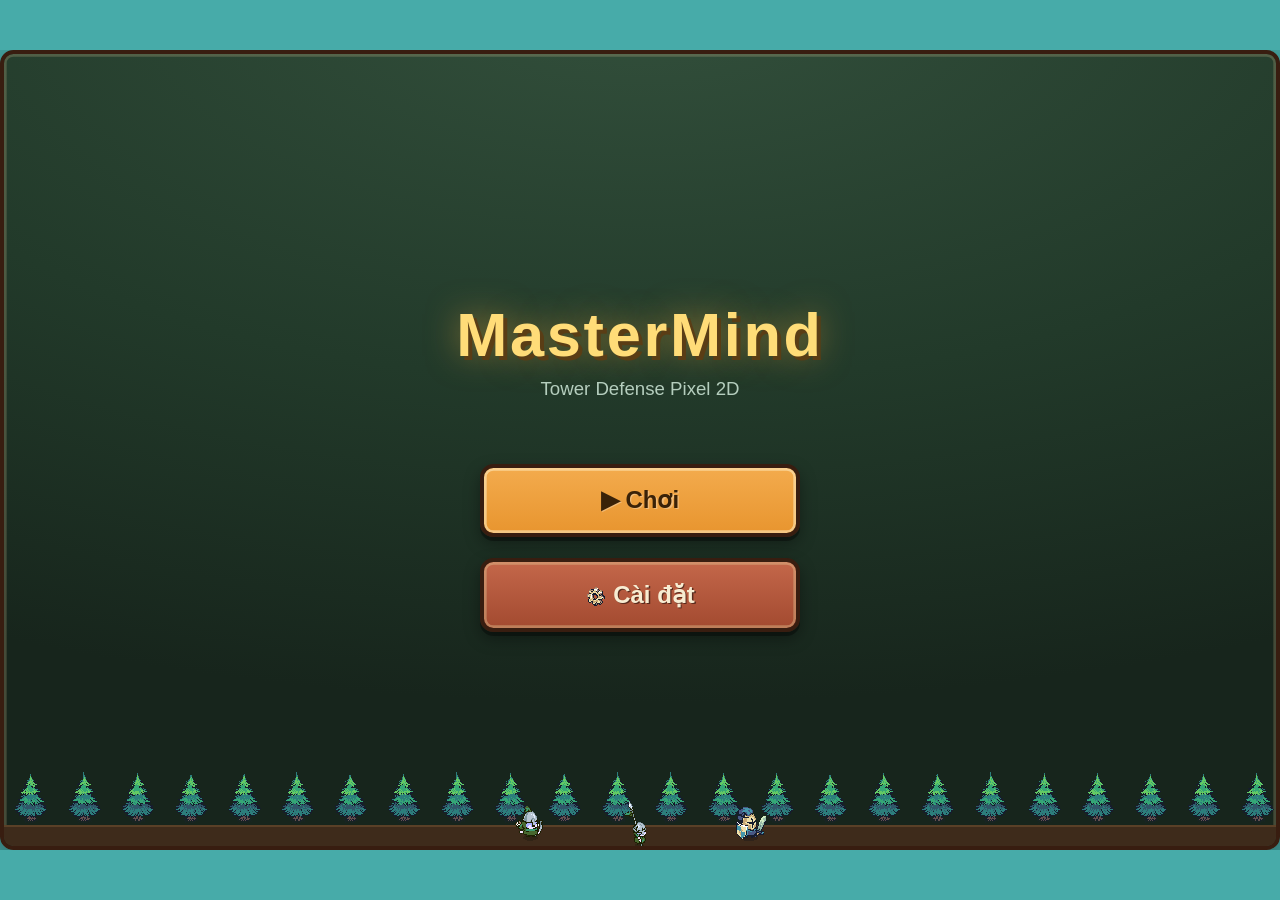
==== commit d6d312fd: "thuthanhgame" ====
--- a/index.html
+++ b/index.html
@@ -4,7 +4,7 @@
 <meta charset="UTF-8">
 <meta name="viewport" content="width=device-width, initial-scale=1.0">
 <title>Thủ Thành — Tower Defense Pixel</title>
-<link rel="stylesheet" href="css/style.css?v=8">
+<link rel="stylesheet" href="css/style.css?v=13">
 </head>
 <body>
 <!--
--- a/css/style.css
+++ b/css/style.css
@@ -369,14 +369,16 @@
    âm/âm lượng), nhưng dòng "Dev Mode (vàng vô hạn + mở hết map)" dài hơn nhiều nên
    bị bóp xuống còn vài ký tự/dòng trong phần flex-space còn lại, vỡ layout. */
 #settings-panel {
-  position: absolute; bottom: 16px; left: 50%; transform: translateX(-50%);
+  position: absolute; top: 50%; left: 50%; transform: translate(-50%, -50%);
   background: transparent;
   border: 18px solid transparent;
   border-image: url('../assets/ui/paper_regular.png') 44 52 45 52 fill;
-  padding: 10px 14px;
-  font-size: 13px; display: flex; flex-direction: column; align-items: stretch; gap: 10px;
-  width: 280px;
+  padding: 14px 18px;
+  font-size: 13px; display: flex; flex-direction: column; align-items: stretch; gap: 12px;
+  width: 300px;
   color: #3a2a18;
+  z-index: 100;
+  filter: drop-shadow(0 10px 25px rgba(0,0,0,0.65));
 }
 #settings-panel label { display: flex; align-items: center; gap: 6px; }
 #dev-mode-row label { align-items: flex-start; line-height: 1.35; }
@@ -492,15 +494,39 @@
   background-repeat: no-repeat; image-rendering: pixelated;
   filter: drop-shadow(1px 2px 1px rgba(0,0,0,0.35));
 }
-.hero-sprite-archer { background-image: url('../assets/units/blue_archer_idle.png'); background-size: 408px 68px; background-position: 0 0; background-repeat: no-repeat; }
-.hero-sprite-tank { background-image: url('../assets/units/blue_warrior_idle.png'); background-size: 544px 68px; background-position: 0 0; background-repeat: no-repeat; }
-/* Lính Giáo: Phóng to nhân vật (zoom-in) để bằng kích thước hiển thị của Cung Thủ & Khiên Kiếm */
+.hero-sprite-archer {
+  background-image: url('../assets/units/blue_archer_idle.png');
+  background-size: 408px 68px;
+  background-repeat: no-repeat;
+  animation: heroIdleArcher 1.2s steps(6) infinite;
+}
+@keyframes heroIdleArcher {
+  from { background-position: 0 0; }
+  to   { background-position: -408px 0; }
+}
+
+.hero-sprite-tank {
+  background-image: url('../assets/units/blue_warrior_idle.png');
+  background-size: 544px 68px;
+  background-repeat: no-repeat;
+  animation: heroIdleTank 1.2s steps(8) infinite;
+}
+@keyframes heroIdleTank {
+  from { background-position: 0 0; }
+  to   { background-position: -544px 0; }
+}
+
+/* Lính Giáo: Phóng to nhân vật (zoom-in) & chạy animation Idle nhịp nhàng */
 .hero-sprite-spear {
   background-image: url('../assets/units/purple_lancer_idle.png');
   background-size: 1300px 108px;
-  background-position: -20px -22px;
   background-repeat: no-repeat;
   filter: hue-rotate(200deg) saturate(1.3) brightness(1.05) drop-shadow(1px 2px 1px rgba(0,0,0,0.35));
+  animation: heroIdleSpear 1.1s steps(6) infinite;
+}
+@keyframes heroIdleSpear {
+  from { background-position: -20px -22px; }
+  to   { background-position: -1320px -22px; }
 }
 
 .hero-card .hero-title-box { display: flex; flex-direction: column; text-align: left; }
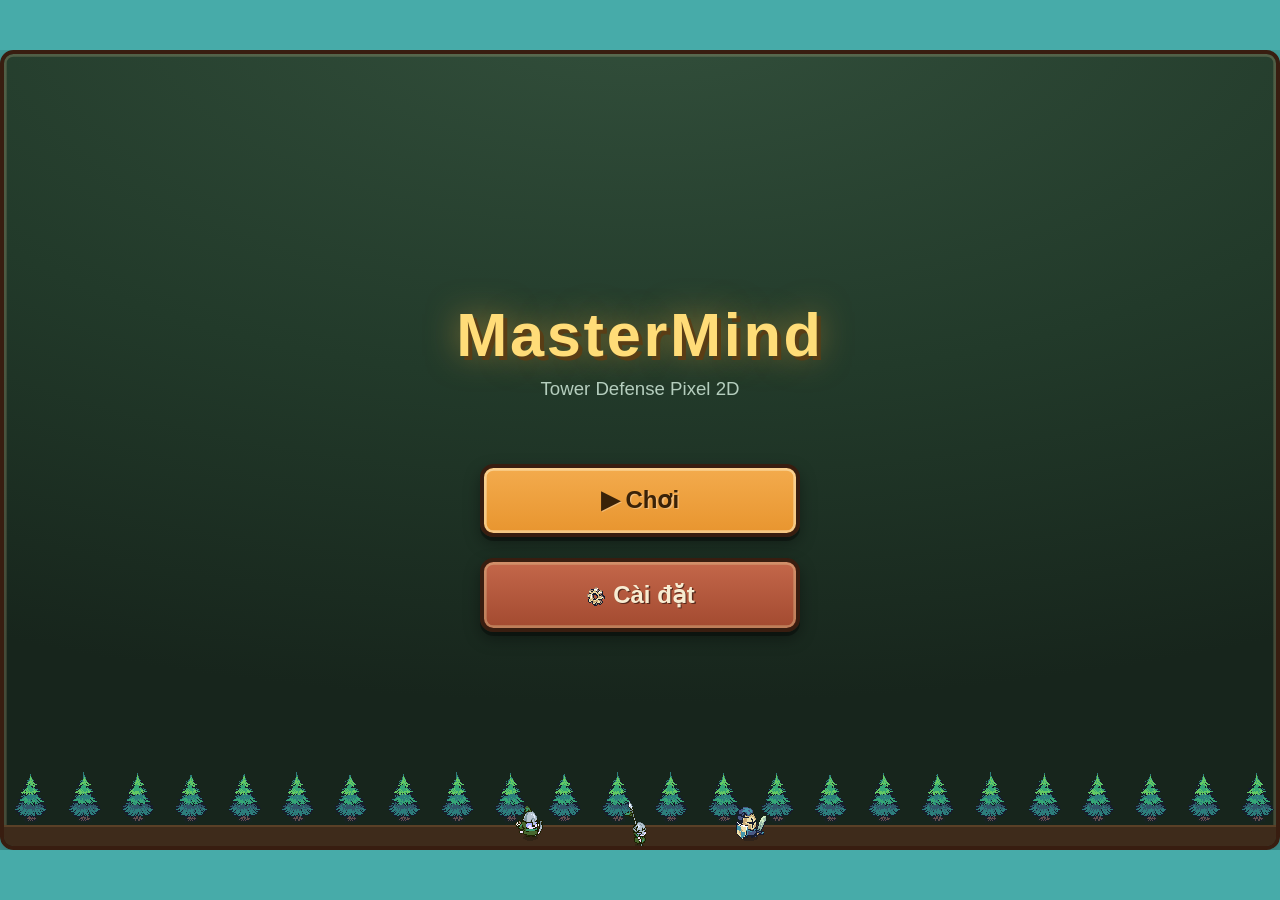
==== commit 5dac8116: "game" ====
--- a/index.html
+++ b/index.html
@@ -4,7 +4,7 @@
 <meta charset="UTF-8">
 <meta name="viewport" content="width=device-width, initial-scale=1.0">
 <title>Thủ Thành — Tower Defense Pixel</title>
-<link rel="stylesheet" href="css/style.css?v=13">
+<link rel="stylesheet" href="css/style.css?v=15">
 </head>
 <body>
 <!--
@@ -237,6 +237,17 @@
         <button class="menu-btn secondary" id="btn-result-menu">Về Level Select</button>
       </div>
     </div>
+
+    <!-- Bảng chỉ dẫn chung (đầu game) / thông báo cơ chế mới theo map — dùng
+         chung 1 khung, nội dung đổi động qua GuideUI (js/ui/guide.js). -->
+    <div id="overlay-info" class="hidden">
+      <div class="info-panel">
+        <h2 id="info-title"></h2>
+        <div id="info-body"></div>
+        <label class="info-checkbox"><input type="checkbox" id="info-dontshow"> <span id="info-checkbox-label"></span></label>
+        <button class="menu-btn btn-compact" id="btn-info-close">Đã hiểu</button>
+      </div>
+    </div>
   </div>
 
 </div><!-- /#app -->
@@ -265,6 +276,7 @@
 <script src="js/systems/wave.js"></script>
 <script src="js/systems/skills.js"></script>
 <script src="js/systems/save.js"></script>
+<script src="js/systems/tutorial.js"></script>
 <script src="js/entities/projectile.js"></script>
 <script src="js/entities/enemy.js"></script>
 <script src="js/entities/soldier.js"></script>
@@ -275,6 +287,7 @@
 <script src="js/ui/menu.js"></script>
 <script src="js/ui/heroselect.js"></script>
 <script src="js/ui/hud.js"></script>
+<script src="js/ui/guide.js"></script>
 <script src="js/ui/mapeditor.js"></script>
 <script src="js/main.js"></script>
 </body>
--- a/css/style.css
+++ b/css/style.css
@@ -710,6 +710,20 @@
   border: 2px solid var(--frame-line);
   border-radius: 10px;
   box-shadow: inset 0 0 0 1px rgba(227,203,154,0.4), 0 3px 8px rgba(0,0,0,0.4);
+  opacity: 0.35;
+  transition: opacity 0.22s ease-in-out;
+}
+#build-menu:hover,
+#build-menu:has(.build-btn.armed) {
+  opacity: 1;
+}
+/* Tooltip của thẻ tháp bị các panel HUD khác (armed-banner, tower-hover-bar,
+   tower-panel...) đè lên vì z-index:20 của tooltip chỉ có tác dụng BÊN TRONG
+   stacking context của #build-menu (z-index:5) — không thắng nổi panel khác
+   có z-index cao hơn 5 ở cấp #app. Nâng hẳn #build-menu lên trên cùng ngay khi
+   đang hover 1 thẻ có tooltip, để tooltip không bao giờ bị che. */
+#build-menu:has(.build-btn[data-tooltip]:hover) {
+  z-index: 100;
 }
 .build-btn {
   width: 52px; height: 46px; padding: 2px;
@@ -758,7 +772,12 @@
 .build-btn .tier { display: none; }
 
 /* Tooltip cho thẻ tháp — dùng chung phong cách với tooltip kỹ năng, hiện bên PHẢI
-   thẻ (rail nằm sát mép trái màn hình nên tooltip phải mở ra phía trong). */
+   thẻ (rail nằm sát mép trái màn hình nên tooltip phải mở ra phía trong).
+   4 thẻ xếp sát nhau trong CÙNG 1 hàng ngang (width 52px + gap 4px) nên nếu neo
+   "left: 100%" theo TỪNG thẻ, tooltip của thẻ 1/2/3 sẽ mở đè lên đúng các thẻ
+   3/4 phía sau (chỉ thẻ 4 - thẻ cuối - mới thực sự trống chỗ bên phải). Phải
+   cộng thêm đúng bề rộng của các thẻ CÒN LẠI bên phải (52+4=56px/thẻ) để tooltip
+   của cả 4 thẻ đều mở ra bên phải TOÀN BỘ rail, không đè lên thẻ nào. */
 .build-btn[data-tooltip]:hover::after {
   content: attr(data-tooltip);
   position: absolute; left: calc(100% + 10px); top: 50%; transform: translateY(-50%);
@@ -769,18 +788,9 @@
   text-shadow: none; pointer-events: none; z-index: 20;
   box-shadow: 0 4px 8px rgba(0,0,0,0.5);
 }
-.build-btn[data-tooltip]:hover::after {
-  content: attr(data-tooltip);
-  position: absolute; top: calc(100% + 6px); left: 50%; transform: translateX(-50%);
-  background: rgba(30,16,8,0.95); border: 1.5px solid var(--frame-line);
-  color: var(--text-cream); padding: 4px 8px; border-radius: 6px;
-  font-size: 11px; white-space: nowrap; z-index: 20;
-  box-shadow: 0 4px 10px rgba(0,0,0,0.5); pointer-events: none;
-}
-.build-btn[data-tooltip]:hover::before {
-  content: ''; position: absolute; top: 100%; left: 50%; transform: translateX(-50%);
-  border: 5px solid transparent; border-bottom-color: #6a4a1e; z-index: 20;
-}
+.build-btn:nth-child(1)[data-tooltip]:hover::after { left: calc(100% + 168px + 10px); }
+.build-btn:nth-child(2)[data-tooltip]:hover::after { left: calc(100% + 112px + 10px); }
+.build-btn:nth-child(3)[data-tooltip]:hover::after { left: calc(100% + 56px + 10px); }
 
 /* Global skills + Hero skills — overlay góc dưới phải, có dải nền gradient bán trong
    suốt phía sau (đậm ở đáy, tan dần lên trên) để cụm icon không "nổi trần" trực tiếp
@@ -1051,6 +1061,42 @@
 #overlay-result .stars-big { font-size: 42px; letter-spacing: 8px; color: #ffdc78; margin: 14px 0; }
 #overlay-result .row { display: flex; flex-wrap: wrap; justify-content: center; gap: 14px; margin-top: 18px; max-width: 520px; }
 
+/* Bảng chỉ dẫn chung / thông báo cơ chế mới — nền giấy da (khác #overlay-pause/
+   #overlay-result nền gỗ tối) để phân biệt rõ đây là "thông tin đọc", không phải
+   màn dừng/kết quả trận. */
+#overlay-info {
+  position: absolute; inset: 0; z-index: 25;
+  background: rgba(0,0,0,0.72);
+  display: flex; align-items: center; justify-content: center;
+}
+#overlay-info .info-panel {
+  background: transparent;
+  border: 18px solid transparent;
+  border-image: url('../assets/ui/paper_regular.png') 44 52 45 52 fill;
+  padding: 16px 24px 20px;
+  width: 480px;
+  max-width: 86%;
+  max-height: 82%;
+  color: #3a2a18;
+  display: flex; flex-direction: column; align-items: center;
+  filter: drop-shadow(0 10px 25px rgba(0,0,0,0.65));
+}
+#overlay-info h2 {
+  margin: 0 0 10px; font-size: 19px; text-align: center; color: #6a3f12;
+}
+#overlay-info #info-body {
+  overflow-y: auto; max-height: 300px;
+  font-size: 13px; line-height: 1.55; text-align: left;
+  padding-right: 4px;
+}
+#overlay-info #info-body p { margin: 0 0 9px; }
+#overlay-info #info-body p:last-child { margin-bottom: 0; }
+#overlay-info .info-checkbox {
+  display: flex; align-items: center; gap: 6px;
+  font-size: 12px; margin: 14px 0 4px; cursor: pointer;
+}
+#overlay-info #btn-info-close { margin-top: 6px; }
+
 #loading-screen {
   position: fixed; inset: 0; background: #14161f; z-index: 999;
   display: flex; flex-direction: column; align-items: center; justify-content: center;
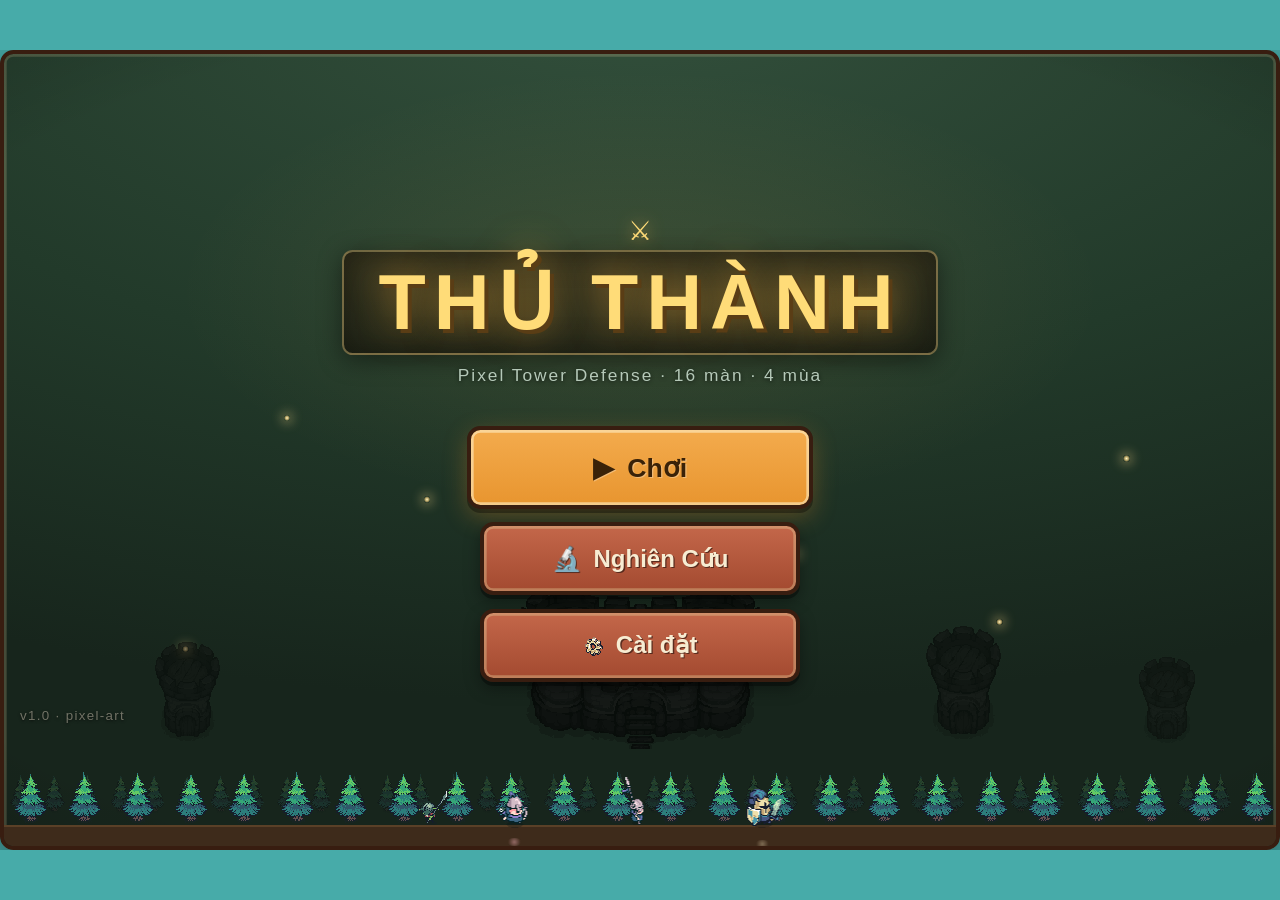
==== commit 3e0c3573: "Vá lỗi, redesign combat, thêm 4 tính năng lớn + nâng cấp hình ảnh Vá lỗi (11): - Polymorph không có " ====
--- a/index.html
+++ b/index.html
@@ -4,7 +4,7 @@
 <meta charset="UTF-8">
 <meta name="viewport" content="width=device-width, initial-scale=1.0">
 <title>Thủ Thành — Tower Defense Pixel</title>
-<link rel="stylesheet" href="css/style.css?v=15">
+<link rel="stylesheet" href="css/style.css?v=16">
 </head>
 <body>
 <!--
@@ -26,8 +26,23 @@
       <div class="cloud cloud-3"></div>
       <div class="cloud cloud-4"></div>
     </div>
+
+    <!-- Đom đóm bay lơ lửng trên nền trời -->
+    <div class="menu-fireflies">
+      <i></i><i></i><i></i><i></i><i></i><i></i><i></i>
+    </div>
+
+    <!-- Bóng thành trì phía chân trời (sau dải diễu hành) -->
+    <div class="menu-skyline">
+      <span class="sky-tower t1"></span>
+      <span class="sky-castle"></span>
+      <span class="sky-tower t2"></span>
+      <span class="sky-tower t3"></span>
+    </div>
+
     <!-- Dải diễu hành Menu chính — 3 hero diễu hành chân chạm đúng đường đất -->
     <div class="hero-parade">
+      <div class="parade-trees-far"></div>
       <div class="parade-ground-path"></div>
       <div class="parade-trees"></div>
 
@@ -39,18 +54,30 @@
         <div class="decor-item decor-bush"></div>
       </div>
 
+      <!-- Quái goblin bỏ chạy phía trước đội hình -->
+      <div class="parade-runner"></div>
+
       <!-- Đội hình 3 Hero chính (Cung thủ, Lính giáo, Khiên) chân chạm đất, căn giữa hoàn hảo -->
       <div class="parade-heroes">
-        <div class="parade-hero parade-hero-archer"></div>
-        <div class="parade-hero parade-hero-spear"></div>
-        <div class="parade-hero parade-hero-tank"></div>
-      </div>
-    </div>
-    <h1>MasterMind</h1>
-    <div class="subtitle">Tower Defense Pixel 2D</div>
-    <button class="menu-btn" id="btn-play">▶ Chơi</button>
-    <button class="menu-btn secondary hidden" id="btn-mapeditor-menu">🛠️ Tự Làm Map</button>
-    <button class="menu-btn secondary" id="btn-settings"><span class="icon-inline gear"></span> Cài đặt</button>
+        <div class="parade-hero parade-hero-archer"><span class="foot-dust"></span></div>
+        <div class="parade-hero parade-hero-spear"><span class="foot-dust"></span></div>
+        <div class="parade-hero parade-hero-tank"><span class="foot-dust"></span></div>
+      </div>
+    </div>
+
+    <div class="menu-titleblock">
+      <div class="title-crown">⚔</div>
+      <h1>THỦ THÀNH</h1>
+      <div class="subtitle">Pixel Tower Defense · 16 màn · 4 mùa</div>
+    </div>
+
+    <div class="menu-buttons">
+      <button class="menu-btn" id="btn-play">▶&ensp;Chơi</button>
+      <button class="menu-btn secondary" id="btn-research">🔬&ensp;Nghiên Cứu <span id="research-badge" class="hidden"></span></button>
+      <button class="menu-btn secondary hidden" id="btn-mapeditor-menu">🛠️&ensp;Tự Làm Map</button>
+      <button class="menu-btn secondary" id="btn-settings"><span class="icon-inline gear"></span>&ensp;Cài đặt</button>
+    </div>
+    <div class="menu-version">v1.0 · pixel-art</div>
     <div id="settings-panel" class="hidden">
       <label><input type="checkbox" id="chk-mute"> Tắt âm thanh</label>
       <label><span class="icon-inline music"></span> Âm lượng <input type="range" id="rng-volume" min="0" max="1" step="0.05" value="0.6"></label>
@@ -147,6 +174,20 @@
     </div>
   </div>
 
+  <!-- Nghiên Cứu — nâng cấp vĩnh viễn mua bằng sao tích luỹ -->
+  <div id="screen-research" class="screen hidden">
+    <div class="cloud-layer">
+      <div class="cloud cloud-1"></div>
+      <div class="cloud cloud-2"></div>
+      <div class="cloud cloud-3"></div>
+      <div class="cloud cloud-4"></div>
+    </div>
+    <button class="menu-btn secondary btn-compact" id="research-back">← Menu</button>
+    <h2>🔬 Nghiên Cứu</h2>
+    <div id="research-points"></div>
+    <div id="research-list"></div>
+  </div>
+
   <!-- Hero Select — hiện sau khi chọn map, trước khi vào trận -->
   <div id="screen-heroselect" class="screen hidden">
     <div class="cloud-layer">
@@ -157,6 +198,16 @@
     </div>
     <button class="menu-btn secondary btn-compact" id="back-to-levelselect">← Chọn Màn</button>
     <h2>Chọn Tướng</h2>
+    <div id="difficulty-select">
+      <span class="diff-label">Độ khó</span>
+      <div class="diff-buttons" id="diff-buttons"></div>
+      <span class="diff-hint" id="diff-hint"></span>
+    </div>
+    <div id="mode-select" class="hidden">
+      <span class="diff-label">Chế độ</span>
+      <div class="diff-buttons" id="mode-buttons"></div>
+      <span class="diff-hint" id="mode-hint"></span>
+    </div>
     <div id="hero-list"></div>
   </div>
 
@@ -187,12 +238,12 @@
       </div>
     </div>
 
-    <!-- Banner giữa trên: tên màn (nhãn nhỏ) + trạng thái hiện tại (chữ lớn) + dòng
-         phụ đếm quái còn lại — tách khỏi dải tài nguyên như ảnh mẫu. -->
-    <div id="hud-banner" class="ui-frame">
-      <div class="banner-sub" id="hud-map-name">—</div>
-      <div class="banner-main" id="hud-status">Chuẩn bị</div>
-      <div class="banner-note" id="hud-enemies">Địch còn lại: 0</div>
+    <!-- Banner giữa trên — tối giản: chỉ chữ nổi (không khung), phần lớn thời gian
+         trống. Chỉ hiện lời nhắc "gọi đợt" + số quái còn lại lúc đang đánh. -->
+    <div id="hud-banner">
+      <div class="banner-sub hidden" id="hud-map-name"></div>
+      <div class="banner-main" id="hud-status"></div>
+      <div class="banner-note" id="hud-enemies"></div>
     </div>
 
     <div id="hud-controls" class="ui-frame">
@@ -213,6 +264,9 @@
     <div id="tower-hover-bar" class="hidden"></div>
 
     <div id="tower-panel" class="hidden"></div>
+
+    <!-- Bảng nâng cấp Toà Thành (Pháo Thành / Tường Thành) — hiện khi bấm vào thành. -->
+    <div id="castle-panel" class="hidden"></div>
 
     <!-- Bảng so sánh nhanh 2 nhánh Lv.4 (A/B) — chỉ hiện đúng lúc tháp tới mốc chọn
          nhánh, vì thanh nổi #tower-panel lúc đó chỉ có 2 nút bé tí không đủ chỗ mô tả. -->
@@ -242,8 +296,14 @@
          chung 1 khung, nội dung đổi động qua GuideUI (js/ui/guide.js). -->
     <div id="overlay-info" class="hidden">
       <div class="info-panel">
+        <div class="info-icon" id="info-icon">📖</div>
         <h2 id="info-title"></h2>
         <div id="info-body"></div>
+        <div class="info-dots hidden" id="info-dots"></div>
+        <div class="info-nav hidden" id="info-nav">
+          <button class="menu-btn secondary btn-compact" id="btn-info-back">← Trước</button>
+          <button class="menu-btn btn-compact" id="btn-info-next">Tiếp →</button>
+        </div>
         <label class="info-checkbox"><input type="checkbox" id="info-dontshow"> <span id="info-checkbox-label"></span></label>
         <button class="menu-btn btn-compact" id="btn-info-close">Đã hiểu</button>
       </div>
@@ -271,20 +331,27 @@
 <script src="js/assets.js"></script>
 <script src="js/util/spritefx.js"></script>
 <script src="js/systems/devmode.js"></script>
+<script src="js/systems/debug.js"></script>
 <script src="js/systems/damage.js"></script>
 <script src="js/systems/economy.js"></script>
 <script src="js/systems/wave.js"></script>
 <script src="js/systems/skills.js"></script>
+<script src="js/systems/ambient.js"></script>
 <script src="js/systems/save.js"></script>
 <script src="js/systems/tutorial.js"></script>
+<script src="js/systems/difficulty.js"></script>
+<script src="js/systems/endless.js"></script>
+<script src="js/systems/meta.js"></script>
 <script src="js/entities/projectile.js"></script>
 <script src="js/entities/enemy.js"></script>
 <script src="js/entities/soldier.js"></script>
 <script src="js/entities/tower.js"></script>
 <script src="js/entities/hero.js"></script>
+<script src="js/entities/castle.js"></script>
 <script src="js/map.js"></script>
 <script src="js/ui/damageText.js"></script>
 <script src="js/ui/menu.js"></script>
+<script src="js/ui/research.js"></script>
 <script src="js/ui/heroselect.js"></script>
 <script src="js/ui/hud.js"></script>
 <script src="js/ui/guide.js"></script>
--- a/css/style.css
+++ b/css/style.css
@@ -194,7 +194,7 @@
 
 /* Dải diễu hành Menu chính — 3 hero diễu hành xuyên suốt 4 Mùa (Xuân, Hạ, Thu, Đông) */
 .hero-parade {
-  position: absolute; left: 0; right: 0; bottom: 0; height: 86px;
+  position: absolute; left: 0; right: 0; bottom: 0; height: 96px;
   z-index: 1; overflow: hidden; pointer-events: none;
 }
 
@@ -205,6 +205,20 @@
   border-top: 2px solid #5a4027;
   z-index: 2;
   animation: seasonGround 32s ease-in-out infinite;
+}
+
+/* Lớp cây XA — nhỏ, mờ, tối, cuộn CHẬM hơn lớp gần -> tạo chiều sâu parallax */
+.parade-trees-far {
+  position: absolute; left: 0; bottom: 22px; width: 100%; height: 40px;
+  background-image: url('../assets/decorations/tree1.png');
+  background-repeat: repeat-x; background-size: 200px 100%;
+  animation: paradeTreeScrollFar 30s linear infinite, seasonTrees 32s ease-in-out infinite;
+  z-index: 1; opacity: 0.4;
+  filter: brightness(0.55) saturate(0.8);
+}
+@keyframes paradeTreeScrollFar {
+  from { background-position-x: 0px; }
+  to   { background-position-x: -200px; }
 }
 
 /* Cây chạy nền — cuộn ngang & chuyển sắc màu theo 4 Mùa (Anh Đào Xuân -> Xanh Hạ -> Lá Cam Thu -> Tuyết Đông) */
@@ -291,52 +305,181 @@
   100% { transform: translateX(-1080px); }
 }
 
-/* Đội hình 3 Hero diễu hành căn giữa tuyệt đối — chân nâng cao lên 1 xíu đứng chuẩn mốc đường */
+/* Đội hình 3 Hero diễu hành — CĂN CHÂN theo 1 mốc đất chung. `align-items:flex-end`
+   xếp ĐÁY các ô hero bằng nhau, rồi mỗi hero kéo `margin-bottom` ÂM = đúng khoảng
+   trống dưới chân trong khung sprite (mỗi bộ sprite có tỉ lệ chừa chân khác nhau —
+   xem HERO_SPRITE_ANCHOR trong hero.js), phần trống bị .hero-parade cắt (overflow).
+   KHÔNG dùng transform:scale nữa (làm lệch mốc chân). */
 .parade-heroes {
-  position: absolute; left: 50%; bottom: 4px; transform: translateX(-50%);
-  z-index: 5; display: flex; align-items: flex-end; gap: 24px;
-}
-.parade-hero { width: 58px; height: 58px; background-repeat: no-repeat; image-rendering: pixelated; }
+  position: absolute; left: 50%; bottom: 15px; transform: translateX(-50%);
+  z-index: 5; display: flex; align-items: flex-end; gap: 20px;
+}
+.parade-hero {
+  position: relative;
+  background-repeat: no-repeat; image-rendering: pixelated;
+  will-change: transform;
+}
 
 .parade-hero-archer {
+  width: 62px; height: 62px;
   background-image: url('../assets/units/purple_archer_run.png');
   background-size: 400% 100%;
-  filter: hue-rotate(200deg) saturate(1.3) brightness(1.05);
-  animation: paradeRunFrames 0.7s steps(3) infinite;
-  margin-bottom: -17px;
+  filter: hue-rotate(310deg) saturate(1.25) brightness(1.05);
+  animation: paradeRunFrames 0.62s steps(3) infinite, paradeBob 0.62s ease-in-out infinite;
+  margin-bottom: -19px;
 }
 .parade-hero-spear {
+  width: 82px; height: 82px;
   background-image: url('../assets/units/purple_lancer_run.png');
   background-size: 600% 100%;
-  filter: hue-rotate(200deg) saturate(1.3) brightness(1.05);
-  animation: paradeRunFrames 0.5s steps(5) infinite;
-  animation-delay: -0.12s;
-  transform: scale(1.35);
-  transform-origin: bottom center;
-  margin-bottom: -35px; /* Hạ chân Lính giáo đúng mốc đất chuẩn */
+  filter: hue-rotate(310deg) saturate(1.25) brightness(1.05);
+  animation: paradeRunFrames 0.5s steps(5) infinite, paradeBob 0.5s ease-in-out infinite;
+  animation-delay: -0.12s, -0.12s;
+  margin-bottom: -31px;
 }
 .parade-hero-tank {
+  width: 66px; height: 66px;
   background-image: url('../assets/units/blue_warrior_run.png');
   background-size: 600% 100%;
-  animation: paradeRunFrames 0.5s steps(5) infinite;
-  animation-delay: -0.25s;
-  margin-bottom: -17px;
+  animation: paradeRunFrames 0.5s steps(5) infinite, paradeBob 0.5s ease-in-out infinite;
+  animation-delay: -0.25s, -0.25s;
+  margin-bottom: -20px;
 }
 @keyframes paradeRunFrames { from { background-position-x: 0%; } to { background-position-x: 100%; } }
+/* Nhún người nhẹ theo nhịp chạy */
+@keyframes paradeBob {
+  0%, 100% { transform: translateY(0); }
+  50%      { transform: translateY(-2px); }
+}
+
+/* Bụi tung lên dưới chân mỗi hero */
+.parade-hero .foot-dust {
+  position: absolute; left: 50%; bottom: 4px;
+  width: 12px; height: 6px; border-radius: 50%;
+  background: radial-gradient(circle, rgba(180,160,130,0.55), transparent 70%);
+  transform: translateX(-50%);
+  animation: footDust 0.5s ease-out infinite;
+}
+.parade-hero-archer .foot-dust { animation-duration: 0.62s; }
+@keyframes footDust {
+  0%   { opacity: 0.6; transform: translateX(-50%) scale(0.4); }
+  100% { opacity: 0;   transform: translateX(-140%) scale(1.3); }
+}
+
+/* Goblin bỏ chạy phía trước — ngoái đầu nhìn lại (flip-x), chạy tại chỗ */
+.parade-runner {
+  position: absolute; left: 50%; bottom: 15px;
+  width: 56px; height: 56px; margin-left: -185px; margin-bottom: -18px;
+  background-image: url('../assets/enemies/goblin_run.png');
+  background-repeat: no-repeat; background-size: 600% 100%;
+  image-rendering: pixelated;
+  transform: scaleX(-1);
+  animation: paradeRunFrames 0.34s steps(5) infinite, paradeRunnerHop 0.68s ease-in-out infinite;
+  z-index: 5; opacity: 0.9;
+}
+@keyframes paradeRunnerHop {
+  0%, 100% { transform: scaleX(-1) translateY(0); }
+  50%      { transform: scaleX(-1) translateY(-3px); }
+}
 
 /* ---------------- Main Menu ---------------- */
+/* Vignette + quầng ấm quanh tiêu đề — thêm chiều sâu cho nền tối phẳng. */
+#screen-menu::before {
+  content: ''; position: absolute; inset: 0; z-index: 0; pointer-events: none;
+  background:
+    radial-gradient(52% 40% at 50% 30%, rgba(255,190,90,0.10), transparent 70%),
+    radial-gradient(120% 100% at 50% 50%, transparent 55%, rgba(0,0,0,0.45) 100%);
+}
+#screen-menu .menu-titleblock,
+#screen-menu .menu-buttons,
+#screen-menu #settings-panel { position: relative; z-index: 2; }
+
+/* Bóng thành trì chân trời — sprite tháp/lâu đài nhuộm đen mờ, đứng sau dải diễu hành */
+.menu-skyline {
+  position: absolute; left: 0; right: 0; bottom: 68px; height: 170px;
+  pointer-events: none; overflow: hidden;
+}
+.menu-skyline span {
+  position: absolute; bottom: 0;
+  background-repeat: no-repeat; background-size: contain; background-position: bottom center;
+  image-rendering: pixelated;
+  filter: brightness(0.1) saturate(0);
+  opacity: 0.62;
+}
+.menu-skyline .sky-castle {
+  left: 50%; transform: translateX(-50%);
+  width: 246px; height: 152px;
+  background-image: url('../assets/buildings/blue_castle.png');
+  opacity: 0.7;
+}
+.menu-skyline .sky-tower { width: 84px; height: 128px; background-image: url('../assets/buildings/blue_tower.png'); }
+.menu-skyline .sky-tower.t1 { left: 10%;  height: 104px; opacity: 0.5; }
+.menu-skyline .sky-tower.t2 { left: 71%;  height: 118px; opacity: 0.55; }
+.menu-skyline .sky-tower.t3 { left: 87%;  height: 90px;  opacity: 0.44; }
+
+/* Đom đóm — vài đốm sáng ấm trôi lên chậm, nhấp nháy nhẹ */
+.menu-fireflies { position: absolute; left: 0; right: 0; top: 0; bottom: 84px; pointer-events: none; overflow: hidden; }
+.menu-fireflies i {
+  position: absolute; width: 5px; height: 5px; border-radius: 50%;
+  background: radial-gradient(circle, rgba(255,244,190,1) 0%, rgba(255,214,130,0.65) 40%, transparent 72%);
+  box-shadow: 0 0 8px 2px rgba(255,220,140,0.4);
+  animation: fireflyFloat 9s ease-in-out infinite;
+}
+.menu-fireflies i:nth-child(1) { left: 14%; bottom: 12%; animation-duration: 11s; animation-delay: -2s; }
+.menu-fireflies i:nth-child(2) { left: 33%; bottom: 34%; animation-duration: 9s;  animation-delay: -5s; }
+.menu-fireflies i:nth-child(3) { left: 48%; bottom: 8%;  animation-duration: 13s; animation-delay: -8s; }
+.menu-fireflies i:nth-child(4) { left: 62%; bottom: 26%; animation-duration: 10s; animation-delay: -1s; }
+.menu-fireflies i:nth-child(5) { left: 78%; bottom: 16%; animation-duration: 12s; animation-delay: -6s; }
+.menu-fireflies i:nth-child(6) { left: 88%; bottom: 40%; animation-duration: 8s;  animation-delay: -3s; }
+.menu-fireflies i:nth-child(7) { left: 22%; bottom: 46%; animation-duration: 14s; animation-delay: -9s; }
+@keyframes fireflyFloat {
+  0%   { transform: translate(0, 0) scale(0.7); opacity: 0; }
+  15%  { opacity: 0.9; }
+  50%  { transform: translate(14px, -34px) scale(1); opacity: 0.55; }
+  85%  { opacity: 0.9; }
+  100% { transform: translate(-8px, -70px) scale(0.6); opacity: 0; }
+}
+
+/* Khối tiêu đề — bảng khắc gỗ nhỏ ôm lấy tên game */
+.menu-titleblock {
+  display: flex; flex-direction: column; align-items: center;
+  margin-bottom: 30px;
+}
+.menu-titleblock .title-crown {
+  font-size: 20px; color: #ffdc78; line-height: 1;
+  margin-bottom: 4px;
+  text-shadow: 0 0 12px rgba(255,190,80,0.7);
+}
 #screen-menu h1 {
-  font-size: 46px;
-  letter-spacing: 2px;
+  font-size: 58px;
+  letter-spacing: 6px;
   color: #ffdc78;
-  text-shadow: 3px 3px 0 #5a3d15, 0 0 24px rgba(255,180,60,0.5);
-  margin-bottom: 6px;
+  margin: 0 0 8px;
+  padding: 4px 26px;
+  background: linear-gradient(180deg, rgba(60,40,18,0.55), rgba(30,20,10,0.55));
+  border: 2px solid rgba(255,220,140,0.35);
+  border-radius: 8px;
+  box-shadow: inset 0 0 24px rgba(0,0,0,0.4), 0 4px 18px rgba(0,0,0,0.45);
+  text-shadow: 3px 3px 0 #5a3d15, 0 0 26px rgba(255,180,60,0.55);
 }
 #screen-menu .subtitle {
-  color: #cfe8d8;
-  margin-bottom: 40px;
-  font-size: 14px;
-  opacity: 0.85;
+  color: #d8ecdd;
+  margin: 0;
+  font-size: 13px;
+  letter-spacing: 1.5px;
+  opacity: 0.8;
+  text-shadow: 0 1px 3px rgba(0,0,0,0.7);
+}
+
+/* Nhóm nút — canh giữa, khoảng cách đều */
+.menu-buttons { display: flex; flex-direction: column; align-items: center; gap: 10px; }
+
+/* Nhãn phiên bản góc dưới trái */
+.menu-version {
+  position: absolute; left: 12px; bottom: 92px; z-index: 2;
+  font-size: 10px; letter-spacing: 1px;
+  color: rgba(230,220,200,0.45);
+  text-shadow: 0 1px 2px rgba(0,0,0,0.6);
 }
 /* Nút menu dùng CHUNG hệ gỗ-vàng (--wood-top/--frame-line/--accent) với toàn bộ HUD
    trong trận, thay cho border-image "btn_big_blue/red" phẳng màu kẹo cũ — lệch hẳn
@@ -356,8 +499,17 @@
   cursor: pointer;
   transition: filter 0.08s, transform 0.05s;
 }
+.menu-buttons .menu-btn { margin: 0; }
+.menu-buttons #btn-play {
+  width: 260px; font-size: 20px; padding: 16px 20px;
+  box-shadow: inset 0 0 0 2px rgba(255,240,200,0.6), 0 3px 0 rgba(0,0,0,0.35), 0 6px 18px rgba(255,150,40,0.28);
+}
 .menu-btn:hover { filter: brightness(1.12); }
 .menu-btn:active { transform: translateY(2px); filter: brightness(0.95); }
+@media (prefers-reduced-motion: reduce) {
+  .menu-fireflies i, .cloud, .parade-trees, .decor-item, .parade-hero,
+  .parade-ground-path, .gd-tree-tall, .gd-tree-round, .ground-decor-right .gd-sheep { animation: none !important; }
+}
 .menu-btn.secondary {
   background: linear-gradient(180deg, #c4674a 0%, #a34a30 100%);
   color: var(--text-cream); text-shadow: 1px 1px 0 rgba(0,0,0,0.5);
@@ -394,6 +546,58 @@
 /* Dùng ảnh icon_coin.png thay cho emoji 💰 trong text — một số môi trường/font
    thiếu glyph màu cho emoji sẽ render 💰 thành ô vuông/"¤" trông như lỗi giá tiền. */
 .icon-inline.coin { background-image: url('../assets/ui/icon_coin.png'); }
+
+/* ---------------- Nghiên Cứu ---------------- */
+#screen-research { justify-content: flex-start; padding-top: 44px; overflow-y: auto; }
+#screen-research h2 { color: #ffdc78; font-size: 24px; margin: 0 0 8px; text-shadow: 2px 2px 0 #000; }
+#research-back { position: absolute; top: 16px; left: 16px; }
+#research-points {
+  position: relative; z-index: 10;
+  font-size: 15px; font-weight: bold; color: var(--text-cream);
+  margin-bottom: 16px; text-align: center;
+}
+#research-points .rp-star { color: #ffdc78; }
+#research-points .rp-sub { display: block; font-size: 11px; font-weight: normal; opacity: 0.75; margin-top: 2px; }
+#btn-research #research-badge {
+  display: inline-block; min-width: 16px; padding: 0 4px;
+  background: #e8952f; color: #2a1a08; border-radius: 999px;
+  font-size: 11px; font-weight: bold; margin-left: 4px;
+}
+#research-list {
+  position: relative; z-index: 10;
+  display: grid; grid-template-columns: repeat(auto-fit, minmax(230px, 260px));
+  gap: 12px; justify-content: center;
+  width: 92vw; max-width: 840px; padding-bottom: 30px;
+}
+.rs-card {
+  background: linear-gradient(180deg, #f6ecd2 0%, var(--parchment) 100%);
+  border: 3px solid var(--frame-line); border-radius: 12px;
+  box-shadow: inset 0 0 0 2px rgba(122,85,46,0.28), 0 3px 0 rgba(0,0,0,0.3);
+  padding: 10px 12px; display: flex; flex-direction: column; gap: 5px;
+}
+.rs-head { display: flex; align-items: center; gap: 7px; }
+.rs-icon { font-size: 17px; }
+.rs-name { font-weight: bold; font-size: 13px; color: #2e1d08; flex: 1; }
+.rs-pips { display: flex; gap: 3px; }
+.rs-pips i { width: 8px; height: 8px; border-radius: 2px; background: rgba(90,70,40,0.3); }
+.rs-pips i.on { background: #e8952f; }
+.rs-cur { font-size: 11px; color: #4e3820; }
+.rs-cur-none { opacity: 0.6; font-style: italic; }
+.rs-next { font-size: 11px; color: #2a1a08; font-weight: bold; }
+.rs-max { font-size: 11px; color: #8a5a1c; font-weight: bold; }
+.rs-buy {
+  align-self: flex-start; margin-top: 2px;
+  padding: 5px 12px; border-radius: 10px; border: 1.5px solid var(--frame-line);
+  background: linear-gradient(180deg, #f3ab4d 0%, var(--accent) 100%);
+  color: #3a2208; font-weight: bold; font-size: 12px; cursor: pointer;
+}
+.rs-buy .rp-star { color: #7a3d0a; }
+.rs-buy:hover:not(:disabled) { filter: brightness(1.1); }
+.rs-buy:active:not(:disabled) { transform: translateY(1px); }
+.rs-buy:disabled {
+  background: linear-gradient(180deg, #b3a794 0%, #948a78 100%);
+  color: rgba(60,40,20,0.55); cursor: not-allowed; filter: none;
+}
 
 /* ---------------- Level Select (16 map, 1 hàng ngang đúng thứ tự, cuộn ngang) ---------------- */
 #screen-levelselect { justify-content: flex-start; padding-top: 64px; }
@@ -470,7 +674,47 @@
 
 /* ---------------- Hero Select (3 lớp cố định, hiện sau khi chọn map) ---------------- */
 #screen-heroselect { justify-content: flex-start; padding-top: 36px; }
-#screen-heroselect h2 { color: #ffdc78; font-size: 24px; margin: 0 0 14px; text-shadow: 2px 2px 0 #000; }
+#screen-heroselect h2 { color: #ffdc78; font-size: 24px; margin: 0 0 10px; text-shadow: 2px 2px 0 #000; }
+
+/* Hàng chọn độ khó / chế độ — cùng ngôn ngữ gỗ/kem/cam với phần còn lại của UI */
+#difficulty-select, #mode-select {
+  display: flex; flex-direction: column; align-items: center; gap: 5px;
+  margin: 0 0 12px;
+}
+#mode-select { margin-bottom: 16px; }
+#difficulty-select .diff-label, #mode-select .diff-label {
+  font-size: 10px; letter-spacing: 2px; text-transform: uppercase;
+  color: var(--text-gold); font-weight: bold;
+}
+.diff-buttons {
+  display: inline-flex;
+  border: 2px solid var(--frame-line);
+  border-radius: 9px;
+  overflow: hidden;
+  background: linear-gradient(180deg, var(--wood-top) 0%, var(--wood-bot) 100%);
+}
+.diff-btn {
+  appearance: none; border: 0; cursor: pointer;
+  padding: 6px 16px;
+  font-family: inherit; font-size: 13px; font-weight: bold;
+  color: var(--text-cream);
+  background: transparent;
+  border-right: 1px solid rgba(0,0,0,0.35);
+  display: inline-flex; align-items: center; gap: 6px;
+  transition: filter .12s;
+}
+.diff-btn:last-child { border-right: 0; }
+.diff-btn:hover { filter: brightness(1.2); }
+.diff-btn .diff-badge { font-size: 13px; }
+.diff-btn.active {
+  background: linear-gradient(180deg, #f3ab4d 0%, var(--accent) 100%);
+  color: #3a2208; text-shadow: 1px 1px 0 rgba(255,255,255,0.35);
+}
+#difficulty-select .diff-hint, #mode-select .diff-hint {
+  font-size: 11px; color: var(--text-cream); opacity: 0.85;
+  min-height: 14px;
+}
+
 #hero-list { display: flex; flex-direction: row; gap: 16px; justify-content: center; align-items: stretch; }
 .hero-card {
   width: 256px;
@@ -618,23 +862,27 @@
 /* Banner giữa trên — tên màn + trạng thái, canh giữa theo chiều ngang map */
 /* Đáy banner phải <= y≈47 (logic) — mép trên đường đi cao nhất ở khu giữa map là
    y≈70, trừ nửa bề rộng đường 23. */
+/* Banner giữa trên — KHÔNG còn khung gỗ (bỏ .ui-frame nền), chỉ là chữ nổi tối
+   giản. Phần lớn thời gian trống trơn -> vô hình, chỉ hiện khi có việc thật. */
 #hud-banner {
-  position: absolute; top: 2px; left: 50%; transform: translateX(-50%);
+  position: absolute; top: 3px; left: 50%; transform: translateX(-50%);
   z-index: 5; pointer-events: none;
-  padding: 1px 20px 2px; text-align: center; min-width: 180px;
-}
-#hud-banner .banner-sub {
-  font-size: 8px; font-weight: bold; letter-spacing: 0.13em; text-transform: uppercase;
-  color: var(--text-gold); text-shadow: 1px 1px 0 rgba(0,0,0,0.6);
-}
+  background: none !important; border: 0 !important; box-shadow: none !important;
+  padding: 2px 0; text-align: center; min-width: 0;
+  display: flex; flex-direction: column; align-items: center; gap: 1px;
+}
+#hud-banner .banner-sub { display: none; }
 #hud-banner .banner-main {
-  font-size: 13px; font-weight: bold; line-height: 1.1;
-  color: var(--text-cream); text-shadow: 1px 1px 0 rgba(0,0,0,0.75);
+  font-size: 12px; font-weight: bold; line-height: 1.1;
+  color: var(--text-gold);
+  text-shadow: 0 1px 2px rgba(0,0,0,0.9), 0 0 6px rgba(0,0,0,0.6);
 }
 #hud-banner .banner-note {
-  font-size: 8px; letter-spacing: 0.05em; line-height: 1.1;
-  color: rgba(247,236,210,0.78); text-shadow: 1px 1px 0 rgba(0,0,0,0.6);
-}
+  font-size: 10px; font-weight: bold; letter-spacing: 0.03em; line-height: 1.1;
+  color: var(--text-cream);
+  text-shadow: 0 1px 2px rgba(0,0,0,0.9), 0 0 5px rgba(0,0,0,0.6);
+}
+#hud-banner .hidden { display: none; }
 
 /* Cụm điều khiển góc trên phải — 1 khung ngang gọn chứa: pause | tốc độ+auto-advance
    (1 khối segmented liền) | thoát. Giữ THẤP (đáy <= y≈54) cho vùng an toàn. */
@@ -942,6 +1190,48 @@
   border: 6px solid transparent; border-top-color: #6a4a1e; margin-bottom: -4px; z-index: 20;
 }
 
+/* ---------------- Bảng nâng cấp Toà Thành ---------------- */
+#castle-panel {
+  position: absolute; left: 50%; bottom: 8px; transform: translateX(-50%);
+  z-index: 9; pointer-events: none;
+  display: flex; flex-direction: column; gap: 4px;
+  padding: 6px 8px; min-width: 210px;
+  background: linear-gradient(180deg, var(--wood-top) 0%, var(--wood-bot) 100%);
+  border: 2px solid var(--frame-line); border-radius: 12px;
+  box-shadow: inset 0 0 0 1px rgba(227,203,154,0.45), 0 3px 8px rgba(0,0,0,0.45);
+}
+#castle-panel .cp-title {
+  font-size: 10px; font-weight: bold; letter-spacing: 0.12em; text-transform: uppercase;
+  color: var(--text-gold); text-align: center;
+}
+#castle-panel .cp-row {
+  display: flex; align-items: center; justify-content: space-between; gap: 8px;
+}
+#castle-panel .cp-name {
+  font-size: 11px; font-weight: bold; color: var(--text-cream);
+  text-shadow: 1px 1px 0 rgba(0,0,0,0.5);
+}
+#castle-panel .cp-btn {
+  pointer-events: auto;
+  display: inline-flex; align-items: center; gap: 3px;
+  padding: 4px 9px; border-radius: 12px;
+  background: linear-gradient(180deg, #f3ab4d 0%, var(--accent) 100%);
+  border: 1.5px solid var(--frame-line);
+  color: #3a2208; font-weight: bold; font-size: 11px; white-space: nowrap;
+  cursor: pointer;
+}
+#castle-panel .cp-btn:hover:not(:disabled) { filter: brightness(1.12); }
+#castle-panel .cp-btn:active:not(:disabled) { transform: translateY(1px); }
+#castle-panel .cp-btn:disabled {
+  background: linear-gradient(180deg, #6b6156 0%, #544c43 100%);
+  color: rgba(247,236,210,0.6); cursor: not-allowed; filter: none;
+}
+#castle-panel .cp-btn .icon-inline.coin { width: 11px; height: 11px; }
+#castle-panel .cp-max {
+  font-size: 10px; font-weight: bold; color: var(--text-gold);
+  background: rgba(0,0,0,0.3); padding: 3px 8px; border-radius: 10px;
+}
+
 /* Tự động lật thanh xuống DƯỚI khi tháp nằm sát mép trên màn hình */
 #tower-panel.below {
   transform: translate(-50%, 0);
@@ -990,14 +1280,14 @@
 
 /* Armed cursor banner */
 #armed-banner {
-  position: absolute; top: 62px; left: 50%; transform: translateX(-50%);
-  background: linear-gradient(180deg, #f6ecd2 0%, var(--parchment) 100%);
-  border: 3px solid var(--frame-line);
-  border-radius: 8px;
-  box-shadow: inset 0 0 0 2px rgba(122,85,46,0.3), 0 3px 0 rgba(0,0,0,0.3);
-  padding: 4px 12px;
-  color: var(--ink); font-weight: bold;
-  font-size: 12px; z-index: 7; pointer-events: none;
+  position: absolute; top: 58px; left: 50%; transform: translateX(-50%);
+  background: rgba(18, 12, 6, 0.62);
+  border: 1px solid rgba(227, 203, 154, 0.35);
+  border-radius: 999px;
+  padding: 3px 12px;
+  color: var(--text-cream); font-weight: bold;
+  font-size: 10px; letter-spacing: 0.02em;
+  z-index: 7; pointer-events: none;
 }
 
 /* Thanh info khi rê chuột qua tháp (kiểu Kingdom Rush): tên + icon info bên trái,
@@ -1081,6 +1371,12 @@
   display: flex; flex-direction: column; align-items: center;
   filter: drop-shadow(0 10px 25px rgba(0,0,0,0.65));
 }
+#overlay-info .info-icon {
+  font-size: 40px; line-height: 1; margin-bottom: 4px;
+  filter: drop-shadow(0 2px 0 rgba(0,0,0,0.15));
+  animation: infoIconPop 0.32s cubic-bezier(0.34, 1.56, 0.64, 1);
+}
+@keyframes infoIconPop { from { transform: scale(0.4); opacity: 0; } to { transform: scale(1); opacity: 1; } }
 #overlay-info h2 {
   margin: 0 0 10px; font-size: 19px; text-align: center; color: #6a3f12;
 }
@@ -1088,9 +1384,33 @@
   overflow-y: auto; max-height: 300px;
   font-size: 13px; line-height: 1.55; text-align: left;
   padding-right: 4px;
+  width: 100%;
 }
 #overlay-info #info-body p { margin: 0 0 9px; }
 #overlay-info #info-body p:last-child { margin-bottom: 0; }
+/* Thẻ 1-mẹo/lần (chỉ dùng ở mode 'guide') — icon riêng + tiêu đề ngắn + 1 câu,
+   thay cho đọc liền 1 mạch 7 đoạn văn cho đỡ ngán, giống thẻ "mẹo chơi" onboarding. */
+#overlay-info .info-step {
+  display: flex; flex-direction: column; align-items: center; text-align: center;
+  gap: 6px; padding: 6px 4px 2px;
+  animation: infoStepIn 0.22s ease;
+}
+@keyframes infoStepIn { from { opacity: 0; transform: translateX(10px); } to { opacity: 1; transform: translateX(0); } }
+#overlay-info .info-step-icon { font-size: 30px; line-height: 1; }
+#overlay-info .info-step-title { font-weight: bold; font-size: 14.5px; color: #6a3f12; }
+#overlay-info .info-step-text { font-size: 13px; line-height: 1.55; max-width: 340px; }
+#overlay-info .info-dots {
+  display: flex; gap: 6px; justify-content: center; margin: 12px 0 2px;
+}
+#overlay-info .info-dots .dot {
+  width: 7px; height: 7px; border-radius: 50%;
+  background: rgba(106, 63, 18, 0.28);
+  transition: background 0.15s, transform 0.15s;
+}
+#overlay-info .info-dots .dot.active { background: #e8952f; transform: scale(1.25); }
+#overlay-info .info-nav {
+  display: flex; gap: 10px; margin-top: 10px;
+}
 #overlay-info .info-checkbox {
   display: flex; align-items: center; gap: 6px;
   font-size: 12px; margin: 14px 0 4px; cursor: pointer;
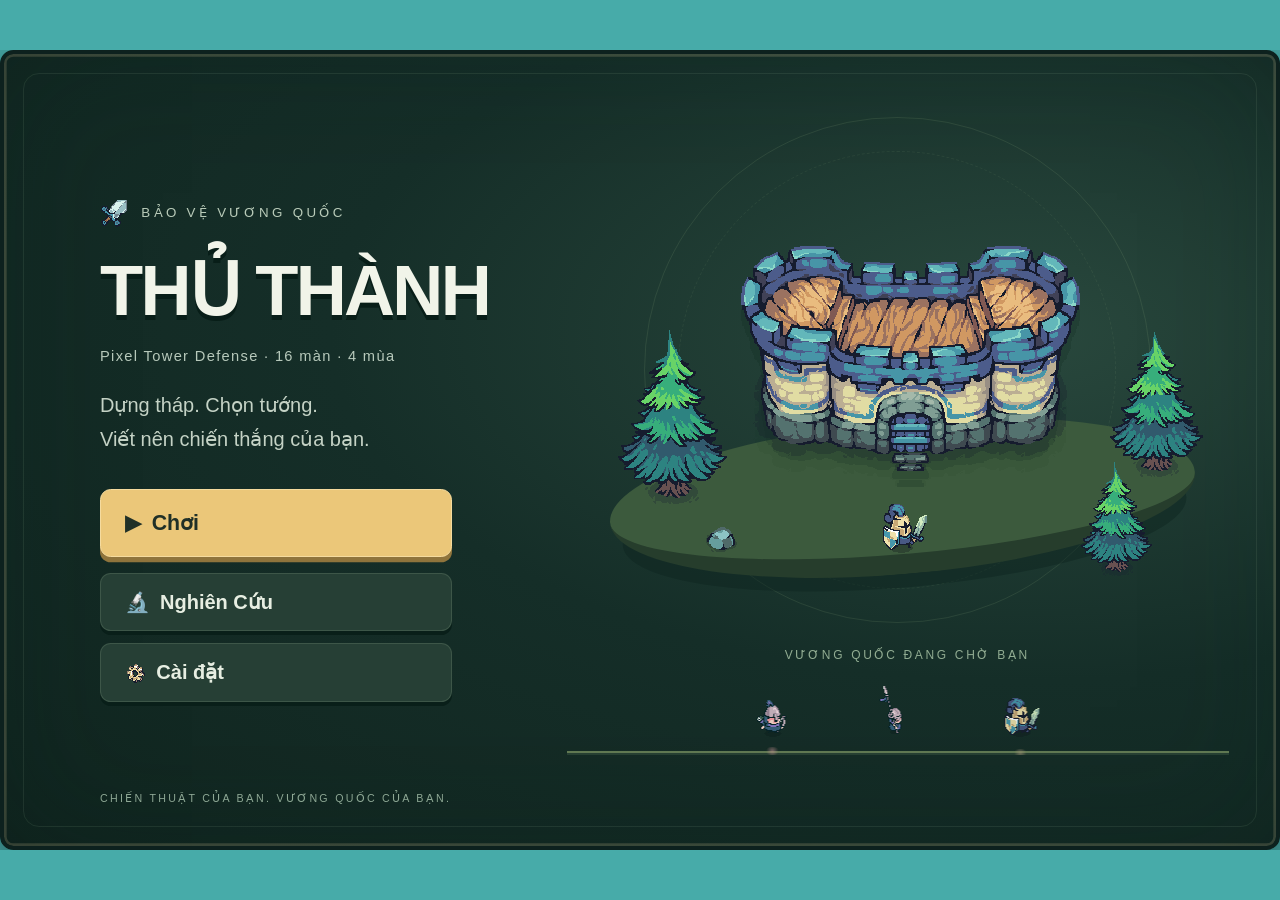
==== commit 4db7461f: "Update tower defense gameplay, UI, and regression checks" ====
--- a/index.html
+++ b/index.html
@@ -5,6 +5,7 @@
 <meta name="viewport" content="width=device-width, initial-scale=1.0">
 <title>Thủ Thành — Tower Defense Pixel</title>
 <link rel="stylesheet" href="css/style.css?v=16">
+<link rel="stylesheet" href="css/refresh.css?v=4">
 </head>
 <body>
 <!--
@@ -20,6 +21,17 @@
 
   <!-- Main Menu -->
   <div id="screen-menu" class="screen hidden">
+    <div class="menu-scene" aria-hidden="true">
+      <div class="scene-orbit"></div>
+      <div class="scene-island"></div>
+      <img class="scene-castle" src="assets/buildings/blue_castle.png" alt="">
+      <div class="scene-tree scene-tree-one"></div>
+      <div class="scene-tree scene-tree-two"></div>
+      <div class="scene-tree scene-tree-three"></div>
+      <img class="scene-rock" src="assets/decorations/rock1.png" alt="">
+      <div class="scene-guard"></div>
+      <div class="scene-caption">VƯƠNG QUỐC ĐANG CHỜ BẠN</div>
+    </div>
     <div class="cloud-layer">
       <div class="cloud cloud-1"></div>
       <div class="cloud cloud-2"></div>
@@ -66,9 +78,10 @@
     </div>
 
     <div class="menu-titleblock">
-      <div class="title-crown">⚔</div>
+      <div class="title-crown"><img src="assets/ui/icon_sword.png" alt=""> BẢO VỆ VƯƠNG QUỐC</div>
       <h1>THỦ THÀNH</h1>
       <div class="subtitle">Pixel Tower Defense · 16 màn · 4 mùa</div>
+      <p class="menu-intro">Dựng tháp. Chọn tướng.<br>Viết nên chiến thắng của bạn.</p>
     </div>
 
     <div class="menu-buttons">
@@ -77,7 +90,7 @@
       <button class="menu-btn secondary hidden" id="btn-mapeditor-menu">🛠️&ensp;Tự Làm Map</button>
       <button class="menu-btn secondary" id="btn-settings"><span class="icon-inline gear"></span>&ensp;Cài đặt</button>
     </div>
-    <div class="menu-version">v1.0 · pixel-art</div>
+    <div class="menu-version">CHIẾN THUẬT CỦA BẠN. VƯƠNG QUỐC CỦA BẠN.</div>
     <div id="settings-panel" class="hidden">
       <label><input type="checkbox" id="chk-mute"> Tắt âm thanh</label>
       <label><span class="icon-inline music"></span> Âm lượng <input type="range" id="rng-volume" min="0" max="1" step="0.05" value="0.6"></label>
@@ -88,6 +101,13 @@
       <div id="dev-mode-row" class="hidden">
         <label><input type="checkbox" id="chk-devmode"> 🔓 Dev Mode (vàng vô hạn + mở hết map)</label>
       </div>
+      <div class="backup-controls">
+        <button class="menu-btn secondary btn-compact" id="btn-export-save">Sao lưu tiến độ</button>
+        <button class="menu-btn secondary btn-compact" id="btn-import-save">Khôi phục từ tệp</button>
+        <input type="file" id="file-import-save" accept=".json,application/json" class="hidden">
+      </div>
+      <p class="backup-hint">Tệp khôi phục sẽ thay thế tiến độ và nghiên cứu hiện tại.</p>
+      <p id="backup-status" role="status" aria-live="polite"></p>
       <button class="menu-btn secondary btn-compact" id="btn-settings-close">Đóng</button>
     </div>
   </div>
@@ -114,6 +134,7 @@
     <button class="menu-btn secondary btn-compact" id="back-to-menu">← Menu</button>
     <button class="menu-btn secondary btn-compact hidden" id="btn-mapeditor-select">🛠️ Tự Làm Map</button>
     <h2>Chọn Màn Chơi</h2>
+    <p class="screen-description">Bốn mùa, một hành trình. Chinh phục từng vùng đất để tiến xa hơn.</p>
     <div id="level-list"></div>
   </div>
 
@@ -198,6 +219,7 @@
     </div>
     <button class="menu-btn secondary btn-compact" id="back-to-levelselect">← Chọn Màn</button>
     <h2>Chọn Tướng</h2>
+    <p class="screen-description">Mỗi vị tướng, một lối chơi. Ai sẽ dẫn đầu trận chiến?</p>
     <div id="difficulty-select">
       <span class="diff-label">Độ khó</span>
       <div class="diff-buttons" id="diff-buttons"></div>
@@ -258,6 +280,12 @@
     </div>
 
     <div id="build-menu"></div>
+    <details id="wave-preview" class="ui-frame" open>
+      <summary><span id="wave-preview-title">Đợt tiếp theo</span></summary>
+      <div id="wave-preview-body"></div>
+      <p id="wave-preview-status"></p>
+      <button id="btn-call-wave" type="button">Gọi đợt này</button>
+    </details>
 
     <div id="skills-panel"></div>
 
@@ -313,6 +341,7 @@
 </div><!-- /#app -->
 
 </div><!-- /#stage -->
+<div id="orientation-hint">Xoay ngang điện thoại để bản đồ và nút chơi lớn hơn.</div>
 
 <!-- Loading: NẰM NGOÀI #stage/#app cố tình — #app là hộp logic 960x600 bị zoom
      rồi #stage canh giữa (letterbox khi tỉ lệ cửa sổ lệch 16:10), nên đặt loading
@@ -337,6 +366,7 @@
 <script src="js/systems/wave.js"></script>
 <script src="js/systems/skills.js"></script>
 <script src="js/systems/ambient.js"></script>
+<script src="js/systems/environment.js"></script>
 <script src="js/systems/save.js"></script>
 <script src="js/systems/tutorial.js"></script>
 <script src="js/systems/difficulty.js"></script>
@@ -353,6 +383,7 @@
 <script src="js/ui/menu.js"></script>
 <script src="js/ui/research.js"></script>
 <script src="js/ui/heroselect.js"></script>
+<script src="js/ui/tactical.js"></script>
 <script src="js/ui/hud.js"></script>
 <script src="js/ui/guide.js"></script>
 <script src="js/ui/mapeditor.js"></script>
--- a/css/refresh.css
+++ b/css/refresh.css
@@ -0,0 +1,247 @@
+/* Forest campaign UI. Fixed 960 × 600 coordinates match the game canvas.
+   Surfaces: 12px corners; controls: 8px; sprites retain their original palette. */
+:root {
+  --wood-top: #213a36;
+  --wood-bot: #172b28;
+  --frame-line: #0d211e;
+  --frame-inner: #698074;
+  --text-cream: #f1f4e9;
+  --text-gold: #ebc779;
+  --accent: #ebc779;
+  --ui-muted: #a5b8ac;
+}
+button, input, select { font-family: inherit; }
+.screen {
+  background: radial-gradient(ellipse at 80% 35%, #29483d 0, #152e28 48%, #10251f 100%);
+}
+.screen::after {
+  content: ''; position: absolute; inset: 14px; border: 1px solid #91ac9220;
+  border-radius: 12px; pointer-events: none;
+}
+.cloud-layer { opacity: .12; }
+#screen-menu { align-items: flex-start; padding-left: 72px; }
+#screen-menu::before { background: none; box-shadow: inset 0 0 100px #071c1840; }
+#screen-menu .menu-titleblock { align-items: flex-start; margin: 0 0 25px; }
+#screen-menu .title-crown {
+  display: flex; align-items: center; gap: 9px; margin-bottom: 16px;
+  color: #b9cbb9; font-size: 10px; letter-spacing: 2.5px; text-shadow: none;
+}
+.title-crown img { width: 22px; height: 22px; image-rendering: pixelated; }
+#screen-menu h1 {
+  border: 0; border-radius: 0; background: none; box-shadow: none; padding: 0;
+  margin-bottom: 12px; font-size: 53px; letter-spacing: -2px; color: #f1f4e9;
+  text-shadow: 0 4px 0 #081e18;
+}
+#screen-menu .subtitle { font-size: 11px; letter-spacing: 1px; color: #b7c9bb; opacity: 1; text-shadow: none; }
+.menu-intro { font-size: 15px; line-height: 1.7; margin: 18px 0 0; color: #c4d2c5; }
+#screen-menu .menu-buttons { align-items: stretch; gap: 9px; width: 264px; }
+.menu-btn, .menu-btn.secondary {
+  border: 1px solid #718a734d; border-radius: 8px; border-image: none;
+  box-shadow: 0 3px 0 #091f19; background: #263f35; color: #e7eee2;
+  font-size: 15px; text-shadow: none; padding: 12px 18px;
+  transition: background .16s, transform .16s, border-color .16s;
+  white-space: nowrap;
+}
+.menu-btn:not(.secondary), #screen-menu .menu-buttons #btn-play {
+  background: #ebc779; color: #203027; border-color: #f5db9e;
+  box-shadow: 0 4px 0 #8f743c; font-size: 16px;
+}
+#screen-menu .menu-buttons .menu-btn { width: 264px; text-align: left; padding: 12px 18px; }
+#screen-menu .menu-buttons #btn-play { padding: 15px 18px; margin-bottom: 3px; }
+.menu-btn:hover { filter: none; background: #355244; border-color: #a5bc98; transform: translateY(-2px); }
+.menu-btn:not(.secondary):hover { background: #f4d797; }
+.menu-btn:active { transform: translateY(2px); }
+button:focus-visible, [tabindex]:focus-visible, input:focus-visible, select:focus-visible {
+  outline: 3px solid #f5d993; outline-offset: 4px;
+}
+#screen-menu .menu-version { bottom: 31px; left: 72px; color: #8ea895; font-size: 8px; letter-spacing: 1.7px; text-shadow: none; }
+.menu-skyline, .menu-fireflies { display: none; }
+#screen-menu .hero-parade { left: 422px; right: 35px; bottom: 68px; height: 90px; opacity: .9; }
+.parade-trees, .parade-trees-far, .parade-decor-scroll, .parade-runner { display: none; }
+.parade-ground-path { background: #294235; border-color: #698258; animation: none; height: 3px; }
+.menu-scene { position: absolute; left: 435px; top: 35px; width: 485px; height: 455px; pointer-events: none; }
+.scene-orbit { position: absolute; width: 380px; height: 380px; left: 45px; top: 12px; border: 1px solid #9cb78722; border-radius: 50%; }
+.scene-orbit::after { content: ''; position: absolute; inset: 25px; border: 1px dashed #9cb78719; border-radius: 50%; }
+.scene-island { position: absolute; left: 19px; top: 240px; width: 440px; height: 115px; border-radius: 50%; background: #3c5a3d; border-bottom: 15px solid #263d2c; box-shadow: 0 18px 0 -8px #0c241e70; transform: rotate(-5deg); }
+.scene-castle { position: absolute; left: 115px; top: 50px; width: 260px; height: 260px; object-fit: contain; image-rendering: pixelated; filter: drop-shadow(0 12px 0 #102a2040); }
+.scene-tree { position: absolute; width: 132px; height: 176px; background: url('../assets/decorations/tree1.png') no-repeat 0 0 / 800% 100%; image-rendering: pixelated; }
+.scene-tree-one { left: 0; top: 137px; }
+.scene-tree-two { right: -10px; top: 128px; transform: scale(.85); }
+.scene-tree-three { right: 20px; top: 218px; transform: scale(.65); }
+.scene-rock { position: absolute; top: 301px; left: 80px; width: 47px; image-rendering: pixelated; }
+.scene-guard { position: absolute; left: 198px; top: 282px; width: 80px; height: 80px; background: url('../assets/units/blue_warrior_idle.png') 0 0 / 800% 100%; image-rendering: pixelated; animation: campaignGuard 1.5s steps(8) infinite; }
+@keyframes campaignGuard { to { background-position-x: -640px; } }
+.scene-caption { position: absolute; bottom: 34px; width: 100%; text-align: center; color: #91ac92; font-size: 9px; letter-spacing: 2px; }
+#screen-menu #settings-panel {
+  position: absolute; z-index: 100; width: 360px; left: 50%; top: 50%;
+  padding: 28px; border: 1px solid #7f967d; border-image: none; border-radius: 12px;
+  background: #1b332c; color: #e8eee2; box-shadow: 0 0 0 1000px #071b16b8, 0 20px 60px #071b16;
+  filter: none; gap: 20px;
+}
+input[type='range'], input[type='checkbox'] { accent-color: #ebc779; }
+#screen-levelselect { padding-top: 66px; }
+#screen-levelselect h2, #screen-heroselect h2, #screen-research h2 {
+  font-size: 29px; letter-spacing: -.7px; color: #f1f4e9; text-shadow: none; margin-bottom: 8px;
+}
+.screen-description { margin: 0 0 22px; color: #a9bfae; font-size: 12px; }
+#level-list {
+  display: grid; grid-template-columns: repeat(8, 1fr); gap: 12px;
+  width: 864px; max-width: none; overflow: auto; max-height: 402px; padding: 6px 4px 16px;
+}
+.level-card {
+  width: auto; height: 173px; padding: 9px 6px; border: 1px solid #68816b;
+  border-image: none; border-radius: 12px; background: #263f33; color: #f1f4e9;
+}
+.level-card .thumb { width: 64px; height: 60px; margin: 12px 0 7px; border-radius: 8px; border: 0; font-size: 29px; }
+.level-card .name { font-size: 10px; min-height: 25px; margin-bottom: 2px; }
+.level-card .level-num { left: 8px; top: 6px; background: none; color: #d5dfce; font-size: 11px; padding: 0; box-shadow: none; border: 0; }
+.level-card .season-badge { font-size: 11px; }
+.level-card .stars { color: #ebc779; font-size: 12px; }
+.level-card .play-tag { background: #ebc779; color: #203027; border-radius: 4px; font-size: 9px; padding: 2px 10px; }
+.level-card.locked { filter: saturate(.4); opacity: .48; }
+.level-card .lock-icon { font-size: 11px; bottom: 7px; right: 7px; }
+.level-card.boss-map { border-color: #b99b5f; box-shadow: none; }
+.level-card.boss-map .name { color: #ebc779; }
+.level-card:hover:not(.locked), .level-card.boss-map:hover:not(.locked) { border-color: #ebc779; box-shadow: 0 6px 16px #081e1850; transform: translateY(-3px); }
+#screen-heroselect { padding-top: 35px; padding-bottom: 24px; overflow-y: auto; }
+#back-to-levelselect { position: absolute; left: 16px; top: 16px; }
+#hero-list { flex-shrink: 0; }
+#screen-heroselect .screen-description { margin-bottom: 14px; }
+.hero-card { border-image: none; border: 1px solid #607c65; border-radius: 12px; background: #263f33; color: #e6eddf; padding: 14px; }
+.hero-card .hero-header { border-bottom: 1px solid #71876a50; padding-bottom: 12px; }
+.hero-card .hero-name, .hero-card .skill-title, .hero-card .stat-item { color: #edf2e6; }
+.hero-card .hero-badge, .hero-card .stat-val, .hero-card .skill-cd { color: #ebc779; }
+.hero-card .hero-desc, .hero-card .skill-desc { color: #bdcdbb; }
+.hero-card .hero-stats { background: #172f26; border-color: #70846a30; padding: 8px; }
+.hero-card .hero-passive, .hero-card .hero-skill { background: #1d352b; border-color: #71876a35; }
+.hero-card .hero-pick { margin-top: auto; padding: 8px 12px; font-size: 13px; }
+.diff-buttons { border: 1px solid #657d60; border-radius: 8px; overflow: hidden; }
+.diff-btn { background: #213c30; color: #d6e2cf; border-color: #657d6040; text-shadow: none; }
+.diff-btn.active { background: #ebc779; color: #203027; box-shadow: none; }
+#difficulty-select .diff-label, #mode-select .diff-label { color: #d1dfc9; }
+#difficulty-select .diff-hint, #mode-select .diff-hint { color: #a9bfae; }
+.ui-frame { border: 1px solid #0d211e; border-radius: 10px; box-shadow: inset 0 0 0 1px #78957860, 0 4px 10px #0d211e60; }
+#hud-top { padding: 9px 14px; }
+#hud-top .res-label { color: #b5c6ac; font-size: 9px; letter-spacing: 1px; }
+#hud-top .res-val { color: #f1f4e9; font-variant-numeric: tabular-nums; }
+.build-btn, .skill-btn { border-color: #0d211e; border-radius: 8px; background: linear-gradient(#304c3f, #1c352c); }
+.build-btn.armed { background: #ebc779; }
+#overlay-pause, #overlay-result { background: #0b201be8; backdrop-filter: blur(5px); }
+#overlay-pause h2, #overlay-result h2 { color: #f1f4e9; text-shadow: none; }
+#overlay-info .info-panel {
+  background: #203a2f; border: 1px solid #7b9271; border-image: none;
+  border-radius: 12px; padding: 26px 32px; color: #d6e2cf;
+  box-shadow: 0 16px 50px #0b201b80; filter: none;
+}
+#overlay-info h2, #overlay-info .info-step-title { color: #ebc779; }
+#overlay-info .info-dots .dot { background: #63795d; }
+#overlay-info .info-dots .dot.active { background: #ebc779; }
+#loading-screen { background: #10251f; }
+#loading-screen h2 { color: #ebc779; letter-spacing: 5px; font-size: 25px; }
+#loading-screen p { color: #adbfaa; font-size: 13px; }
+#research-list { width: 840px; max-width: none; }
+.rs-card { background: #263f33; border: 1px solid #607c65; box-shadow: none; }
+.rs-name, .rs-next { color: #e6eddf; }
+.rs-cur { color: #bdcdbb; }
+.rs-max { color: #ebc779; }
+.rs-pips i { background: #152e25; }
+.rs-pips i.on { background: #ebc779; }
+.rs-buy { background: #ebc779; color: #203027; border: 1px solid #f5db9e; border-radius: 8px; }
+.rs-buy:disabled { background: #344c3e; color: #93a58f; }
+.backup-controls { display: flex; flex-wrap: wrap; gap: 8px; }
+.backup-hint, #backup-status { margin: 0; font-size: 11px; line-height: 1.5; color: #bdcdbb; }
+#backup-status:empty { display: none; }
+#orientation-hint { display: none; }
+#gameCanvas { touch-action: none; }
+@media (max-width: 600px) and (orientation: portrait) {
+  body:not(.playing) #app { zoom: 1; width: 100vw; height: 100dvh; }
+  body:not(.playing) .screen { padding: 78px 20px 28px; overflow-y: auto; justify-content: flex-start; }
+  body:not(.playing) .screen::after { display: none; }
+  body:not(.playing) #screen-menu { padding: 48px 20px 28px; align-items: center; }
+  body:not(.playing) #screen-heroselect, body:not(.playing) #screen-levelselect, body:not(.playing) #screen-research { padding: 82px 20px 28px; }
+  #screen-menu .menu-titleblock { align-items: center; text-align: center; margin-bottom: 18px; }
+  #screen-menu h1 { font-size: clamp(34px, 10vw, 48px); }
+  #screen-menu .title-crown { font-size: 9px; letter-spacing: 1.5px; }
+  #screen-menu .menu-intro { margin-top: 14px; font-size: 15px; }
+  #screen-menu .menu-buttons, #screen-menu .menu-buttons .menu-btn { width: 100%; max-width: 340px; }
+  #screen-menu .menu-buttons { z-index: 3; flex-shrink: 0; }
+  #screen-menu .menu-buttons .menu-btn { min-height: 48px; text-align: center; }
+  #screen-menu .menu-scene { position: relative; left: auto; top: auto; width: 485px; height: 370px; flex-shrink: 0; transform: scale(.65); transform-origin: top center; order: 3; margin: 12px 0 -125px; }
+  #screen-menu .scene-caption, #screen-menu .hero-parade, #screen-menu .menu-version { display: none; }
+  #screen-menu #settings-panel { position: fixed; width: calc(100% - 32px); max-width: 360px; max-height: calc(100dvh - 32px); overflow-y: auto; padding: 22px; gap: 16px; }
+  #settings-panel input[type='range'] { min-width: 0; flex: 1; }
+  #settings-panel input[type='checkbox'] { width: 20px; height: 20px; }
+  #level-list { grid-template-columns: repeat(2, minmax(0, 1fr)); width: 100%; max-height: none; overflow: visible; flex-shrink: 0; }
+  .level-card { height: 188px; }
+  .level-card .name { font-size: 13px; }
+  .level-card .play-tag { font-size: 12px; }
+  .level-card .level-num { font-size: 13px; }
+  .level-card.locked { opacity: .65; }
+  .screen-description { text-align: center; line-height: 1.6; font-size: 14px; flex-shrink: 0; }
+  #hero-list { flex-direction: column; width: 100%; gap: 18px; }
+  .hero-card { width: 100%; padding: 18px; }
+  .hero-card .hero-desc, .hero-card .skill-desc, .hero-card .stat-item { font-size: 13px; line-height: 1.5; }
+  .hero-card .skill-title { font-size: 13px; }
+  .hero-card .hero-pick { min-height: 46px; margin-top: 10px; font-size: 16px; }
+  #back-to-menu, #back-to-levelselect, #research-back { z-index: 4; min-height: 44px; }
+  #difficulty-select, #mode-select { flex-shrink: 0; }
+  .diff-btn { min-height: 44px; padding: 8px 13px; }
+  #research-list { width: 100%; grid-template-columns: 1fr; flex-shrink: 0; }
+  .rs-buy { min-height: 44px; }
+  .ground-decor { display: none; }
+  body.playing #orientation-hint { display: block; position: fixed; bottom: max(20px, env(safe-area-inset-bottom)); left: 20px; right: 20px; color: #f1f4e9; background: #10251f; border: 1px solid #698074; border-radius: 8px; padding: 14px; text-align: center; font-size: 14px; pointer-events: none; }
+}
+@media (prefers-reduced-motion: reduce) {
+  *, *::before, *::after { animation: none !important; transition: none !important; scroll-behavior: auto !important; }
+}
+
+/* Tactical panels use the same logical coordinates as the battlefield. */
+#wave-preview { position: absolute; z-index: 7; top: 55px; right: 8px; width: 250px; padding: 10px 12px; font-size: 11px; }
+#wave-preview summary { cursor: pointer; color: #ebc779; font-weight: bold; padding: 3px 0; }
+#wave-preview-body { max-height: 185px; overflow-y: auto; padding-right: 3px; }
+#wave-preview-body p { margin: 8px 0; line-height: 1.5; }
+.wave-route { border-top: 1px solid #69807460; padding-top: 6px; margin-top: 7px; }
+.wave-route h3 { margin: 0 0 5px; font-size: 11px; color: #bdcdbb; }
+.wave-route ul { list-style: none; padding: 0; margin: 0; }
+.wave-route li { display: flex; justify-content: space-between; gap: 8px; padding: 3px 0; }
+.wave-boss, .wave-warning { color: #ebc779; }
+#wave-preview-status { font-size: 10px; color: #bdcdbb; margin: 8px 0; }
+#btn-call-wave { background: #ebc779; color: #203027; border: 1px solid #f5db9e; border-radius: 8px; font-weight: bold; padding: 8px 12px; width: 100%; cursor: pointer; }
+#btn-call-wave:disabled { background: #344c3e; color: #a4b89d; border-color: #607c65; cursor: default; }
+#branch-info-panel { width: 325px; max-height: 315px; overflow-y: auto; border: 1px solid #698074; padding: 12px; background: #193329f5; text-shadow: none; z-index: 8; }
+.intel-heading { display: flex; justify-content: space-between; align-items: start; gap: 12px; }
+.intel-heading strong { color: #f1f4e9; font-size: 13px; }
+.intel-heading span { color: #ebc779; font-size: 10px; text-align: right; }
+.intel-desc, .intel-note { font-size: 10px; line-height: 1.5; color: #bdcdbb; margin: 8px 0; }
+.intel-note { color: #ebc779; }
+.intel-stats { margin: 8px 0; display: grid; grid-template-columns: repeat(2, minmax(0, 1fr)); gap: 6px; }
+.intel-stats div { border-radius: 6px; background: #10271f; padding: 6px 8px; }
+.intel-stats dt { color: #bdcdbb; font-size: 9px; }
+.intel-stats dd { margin: 3px 0 0; font-size: 12px; font-weight: bold; color: #f1f4e9; }
+.intel-upgrade { border-top: 1px solid #69807460; padding-top: 8px; font-size: 10px; }
+.intel-upgrade > strong { color: #ebc779; }
+.intel-upgrade ul { padding-left: 14px; margin: 6px 0; line-height: 1.7; }
+.intel-branches { border-top: 1px solid #69807460; padding-top: 8px; font-size: 10px; line-height: 1.5; }
+.intel-branches summary { color: #ebc779; cursor: pointer; padding: 4px 0; }
+.intel-branches > p { color: #bdcdbb; margin: 5px 0 8px; }
+.intel-branch-grid { display: grid; grid-template-columns: 1fr 1fr; gap: 8px; }
+.intel-branch-grid section { border-radius: 8px; padding: 8px; background: #10271f; }
+.intel-branch-grid h3 { font-size: 11px; margin: 0 0 4px; }
+.intel-branch-grid section > strong { color: #ebc779; }
+.intel-branch-grid .intel-stats { grid-template-columns: 1fr; }
+.intel-branch-grid .intel-stats div { padding: 3px 0; }
+.intel-branch-grid p { color: #bdcdbb; margin: 8px 0 0; }
+
+.intel-current { margin-top: 8px; font-size: 10px; }
+.intel-current summary { color: #bdcdbb; cursor: pointer; padding: 4px 0; }
+.target-priorities { display: flex; gap: 5px; margin: 10px 0 0; padding: 0; border: 0; }
+.target-priorities legend { color: #bdcdbb; font-size: 10px; margin-bottom: 6px; }
+.target-priorities button { flex: 1; border: 1px solid #698074; border-radius: 6px; background: #10271f; color: #f1f4e9; font-size: 11px; padding: 8px 4px; cursor: pointer; }
+.target-priorities button[aria-pressed='true'] { background: #ebc779; border-color: #ebc779; color: #203027; font-weight: bold; }
+.target-priorities button:disabled { opacity: .55; cursor: default; }
+.target-hint { font-size: 10px; line-height: 1.5; color: #bdcdbb; margin: 6px 0 10px; }
+.build-btn.armed[data-tooltip]:hover::after, .build-btn.armed[data-tooltip]:hover::before { display: none; }
+
+.intel-branch-grid .intel-stats { gap: 3px; }
+.intel-branch-grid .intel-stats div { display: flex; justify-content: space-between; align-items: center; gap: 4px; }
+.intel-branch-grid .intel-stats dd { margin: 0; font-size: 10px; }
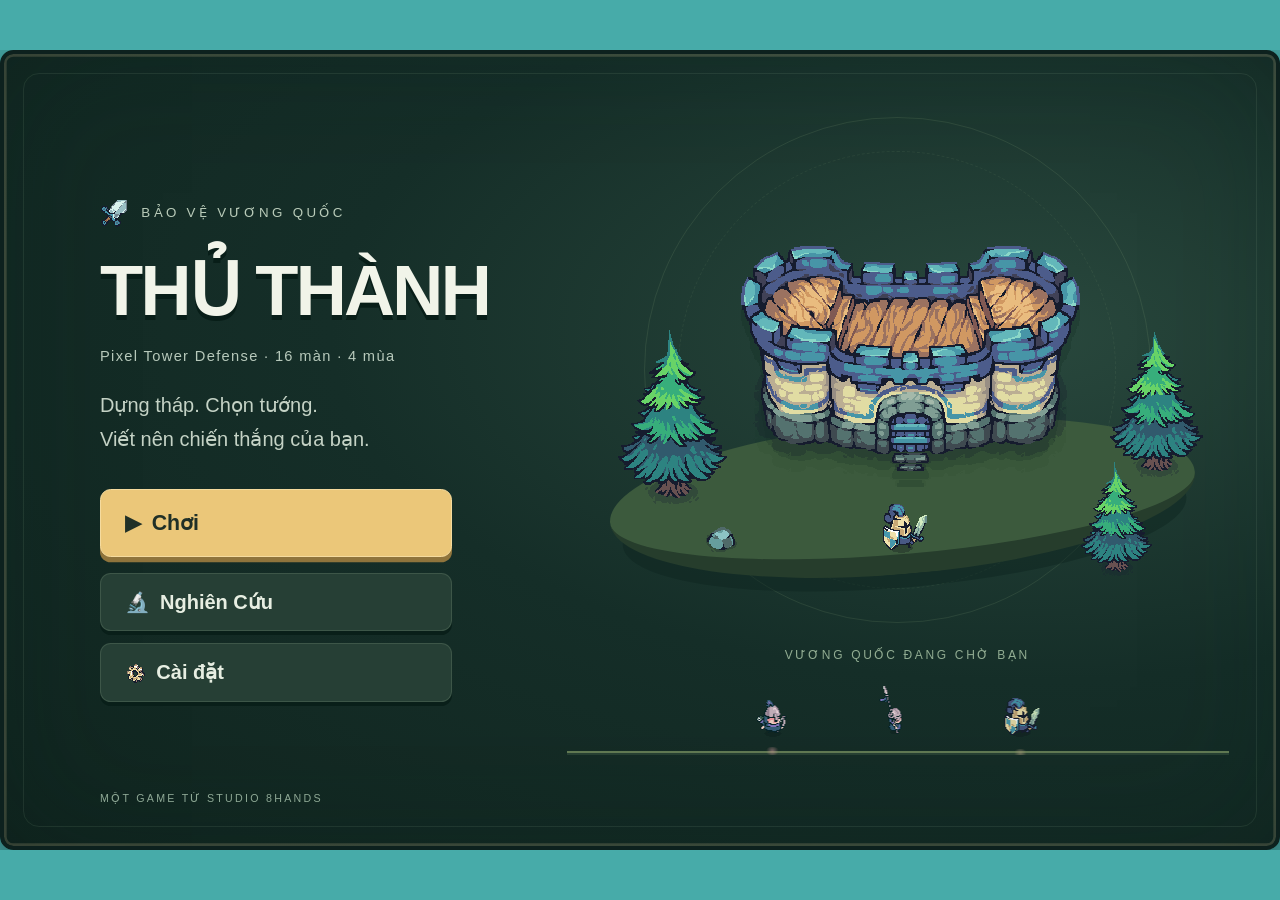
==== commit 1c476be8: "Credit 8HANDS studio and match registered p2game slug" ====
--- a/index.html
+++ b/index.html
@@ -3,7 +3,7 @@
 <head>
 <meta charset="UTF-8">
 <meta name="viewport" content="width=device-width, initial-scale=1.0">
-<title>Thủ Thành — Tower Defense Pixel</title>
+<title>Thủ Thành — 8HANDS Studio</title>
 <link rel="stylesheet" href="css/style.css?v=16">
 <link rel="stylesheet" href="css/refresh.css?v=4">
 </head>
@@ -90,7 +90,7 @@
       <button class="menu-btn secondary hidden" id="btn-mapeditor-menu">🛠️&ensp;Tự Làm Map</button>
       <button class="menu-btn secondary" id="btn-settings"><span class="icon-inline gear"></span>&ensp;Cài đặt</button>
     </div>
-    <div class="menu-version">CHIẾN THUẬT CỦA BẠN. VƯƠNG QUỐC CỦA BẠN.</div>
+    <div class="menu-version">MỘT GAME TỪ STUDIO 8HANDS</div>
     <div id="settings-panel" class="hidden">
       <label><input type="checkbox" id="chk-mute"> Tắt âm thanh</label>
       <label><span class="icon-inline music"></span> Âm lượng <input type="range" id="rng-volume" min="0" max="1" step="0.05" value="0.6"></label>
@@ -280,12 +280,14 @@
     </div>
 
     <div id="build-menu"></div>
-    <details id="wave-preview" class="ui-frame" open>
+    <div id="wave-preview" class="ui-frame">
+      <details id="wave-preview-details">
       <summary><span id="wave-preview-title">Đợt tiếp theo</span></summary>
       <div id="wave-preview-body"></div>
       <p id="wave-preview-status"></p>
+      </details>
       <button id="btn-call-wave" type="button">Gọi đợt này</button>
-    </details>
+    </div>
 
     <div id="skills-panel"></div>
 
@@ -390,3 +392,4 @@
 <script src="js/main.js"></script>
 </body>
 </html>
+
--- a/css/refresh.css
+++ b/css/refresh.css
@@ -245,3 +245,32 @@
 .intel-branch-grid .intel-stats { gap: 3px; }
 .intel-branch-grid .intel-stats div { display: flex; justify-content: space-between; align-items: center; gap: 4px; }
 .intel-branch-grid .intel-stats dd { margin: 0; font-size: 10px; }
+
+/* Keep optional intelligence folded so the battlefield stays visible. */
+#wave-preview { width: 200px; padding: 7px 9px; }
+#wave-preview summary { font-size: 10px; }
+#btn-call-wave { margin-top: 6px; padding: 6px 8px; font-size: 11px; }
+#branch-info-panel { width: 240px; max-height: 250px; padding: 8px 10px; }
+.intel-details > summary { cursor: pointer; color: #ebc779; font-size: 10px; }
+.intel-details > summary .intel-heading { display: inline-flex; width: calc(100% - 15px); vertical-align: top; gap: 6px; }
+.intel-heading strong { font-size: 11px; }
+.intel-heading span { font-size: 9px; }
+.intel-toggle { display: block; margin: 5px 0 0 14px; font-size: 9px; color: #bdcdbb; }
+
+/* One compact row; optional enemy details drop down only on request. */
+#wave-preview { top: 34px; right: 8px; width: auto; max-width: 240px; padding: 3px 5px; display: flex; align-items: center; gap: 7px; }
+#wave-preview summary { white-space: nowrap; font-size: 9px; padding: 3px 0; }
+#btn-call-wave { width: auto; margin: 0; padding: 4px 7px; font-size: 9px; white-space: nowrap; }
+#wave-preview-details[open] { width: 155px; }
+#wave-preview-body { max-height: 115px; }
+#wave-preview-status { display: none; }
+#wave-preview:has(details[open]) { align-items: flex-start; }
+.placing-tower #branch-info-panel, .placing-tower #wave-preview,
+.placing-tower #tower-hover-bar { display: none !important; }
+.placing-tower .build-btn[data-tooltip]::after,
+.placing-tower .build-btn[data-tooltip]::before { display: none !important; }
+
+/* Selecting a tower frees the entire build palette footprint for placement. */
+.placing-tower #build-menu { visibility: hidden; pointer-events: none; }
+
+.cancel-placement { pointer-events: auto; margin-left: 6px; padding: 3px 7px; border: 1px solid #ebc779; border-radius: 5px; background: #203027; color: #ebc779; font: inherit; cursor: pointer; }
